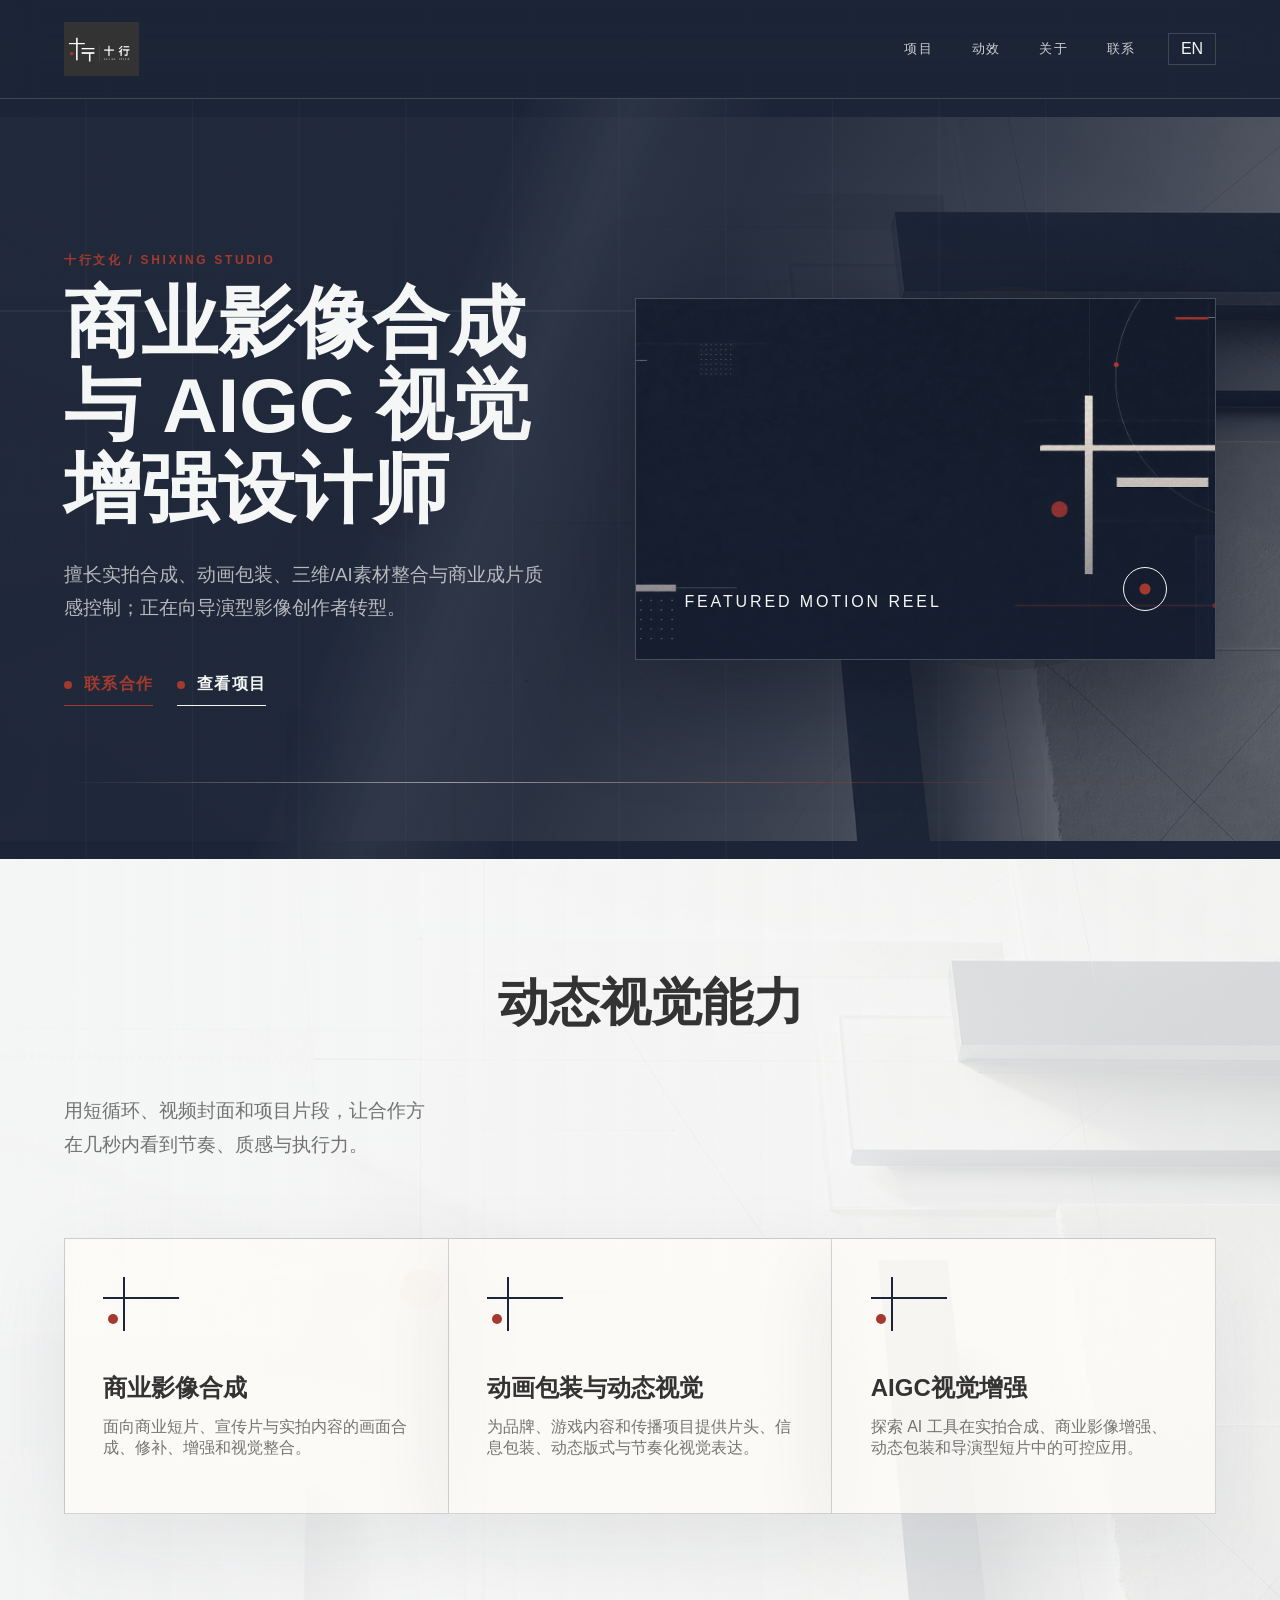
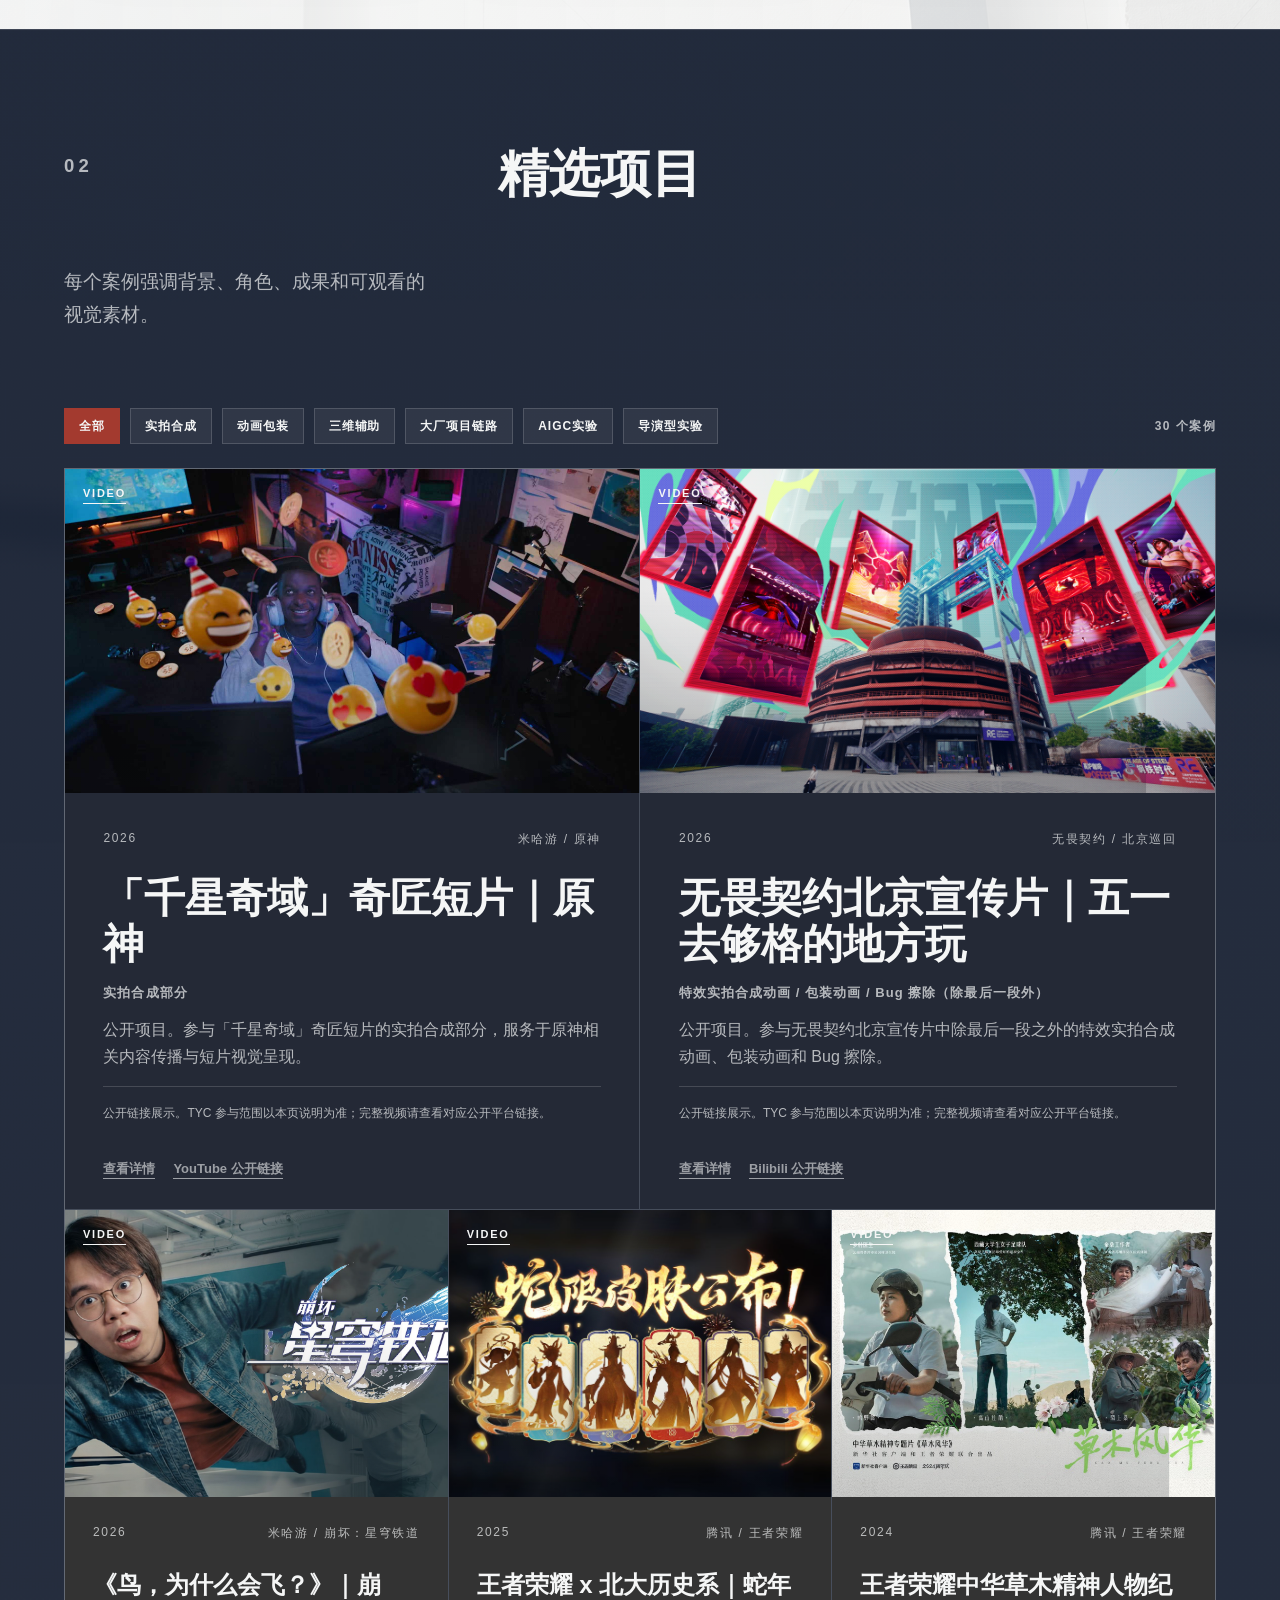
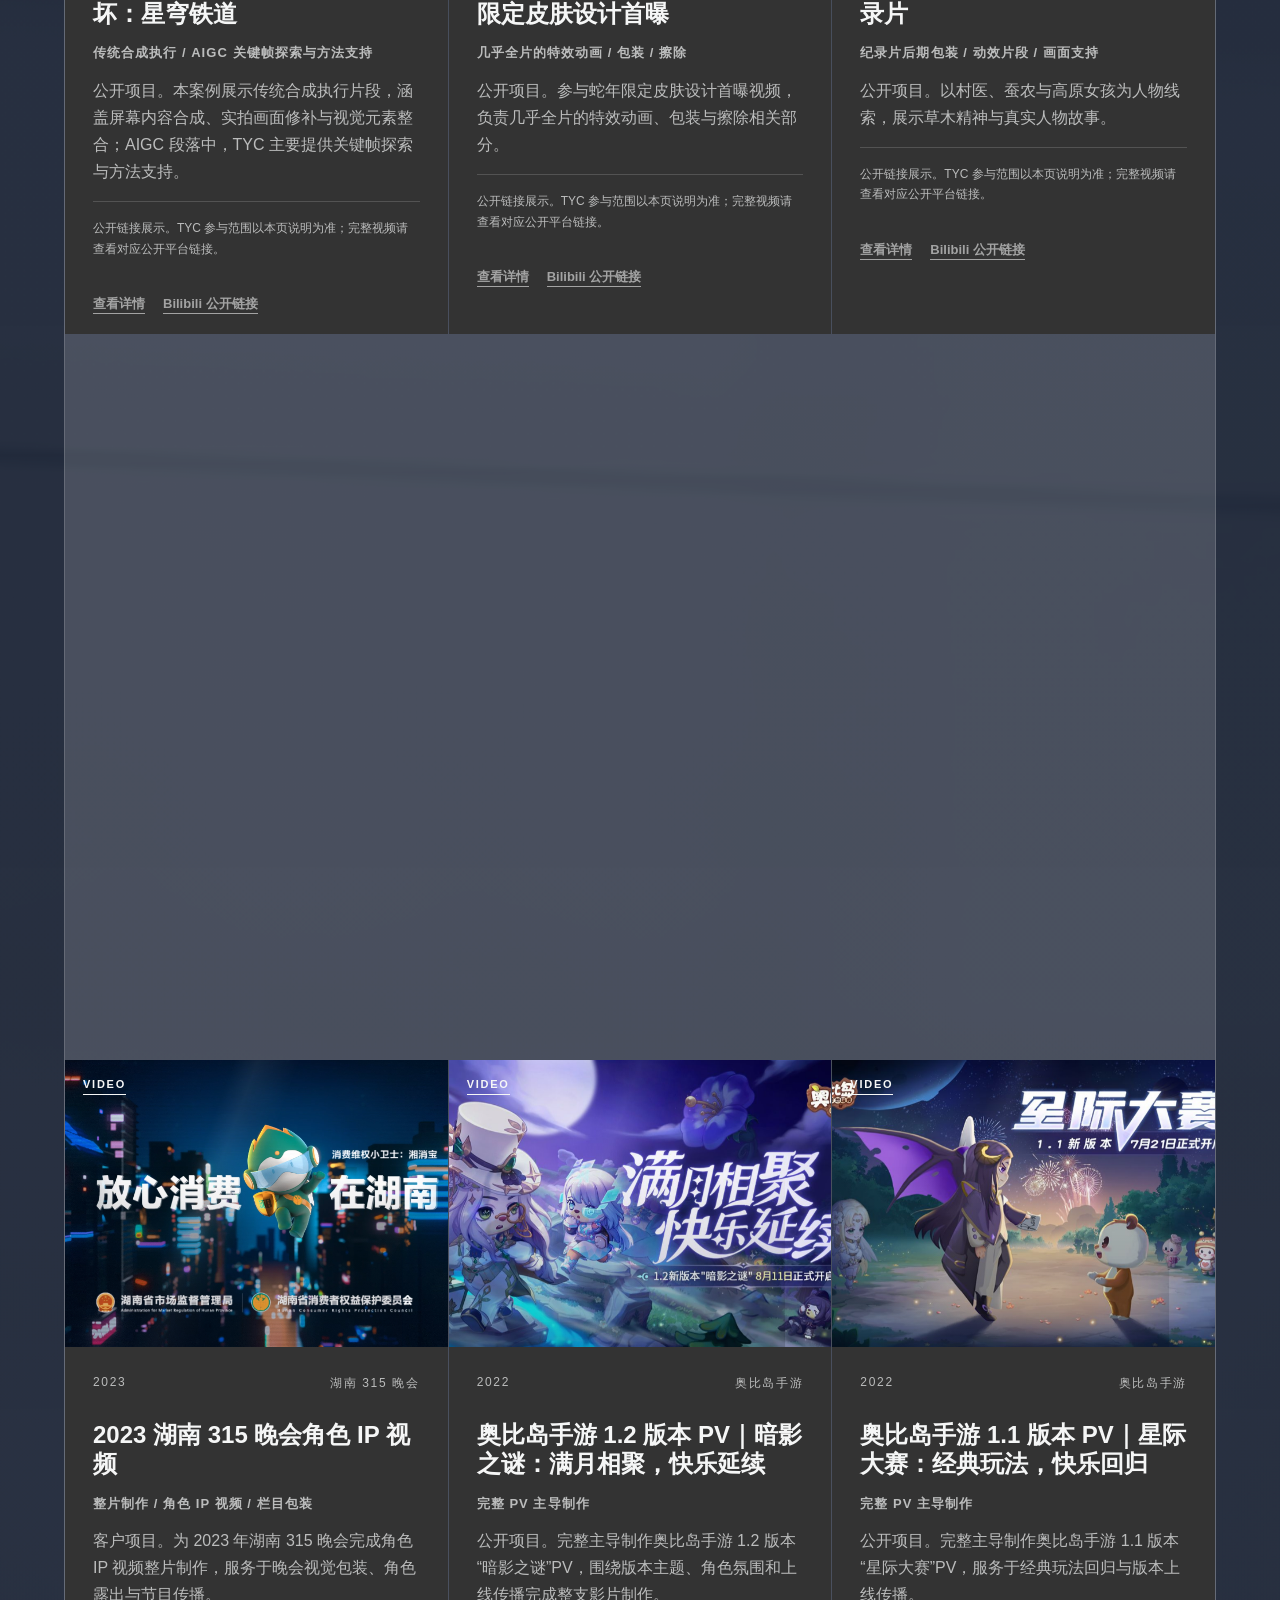
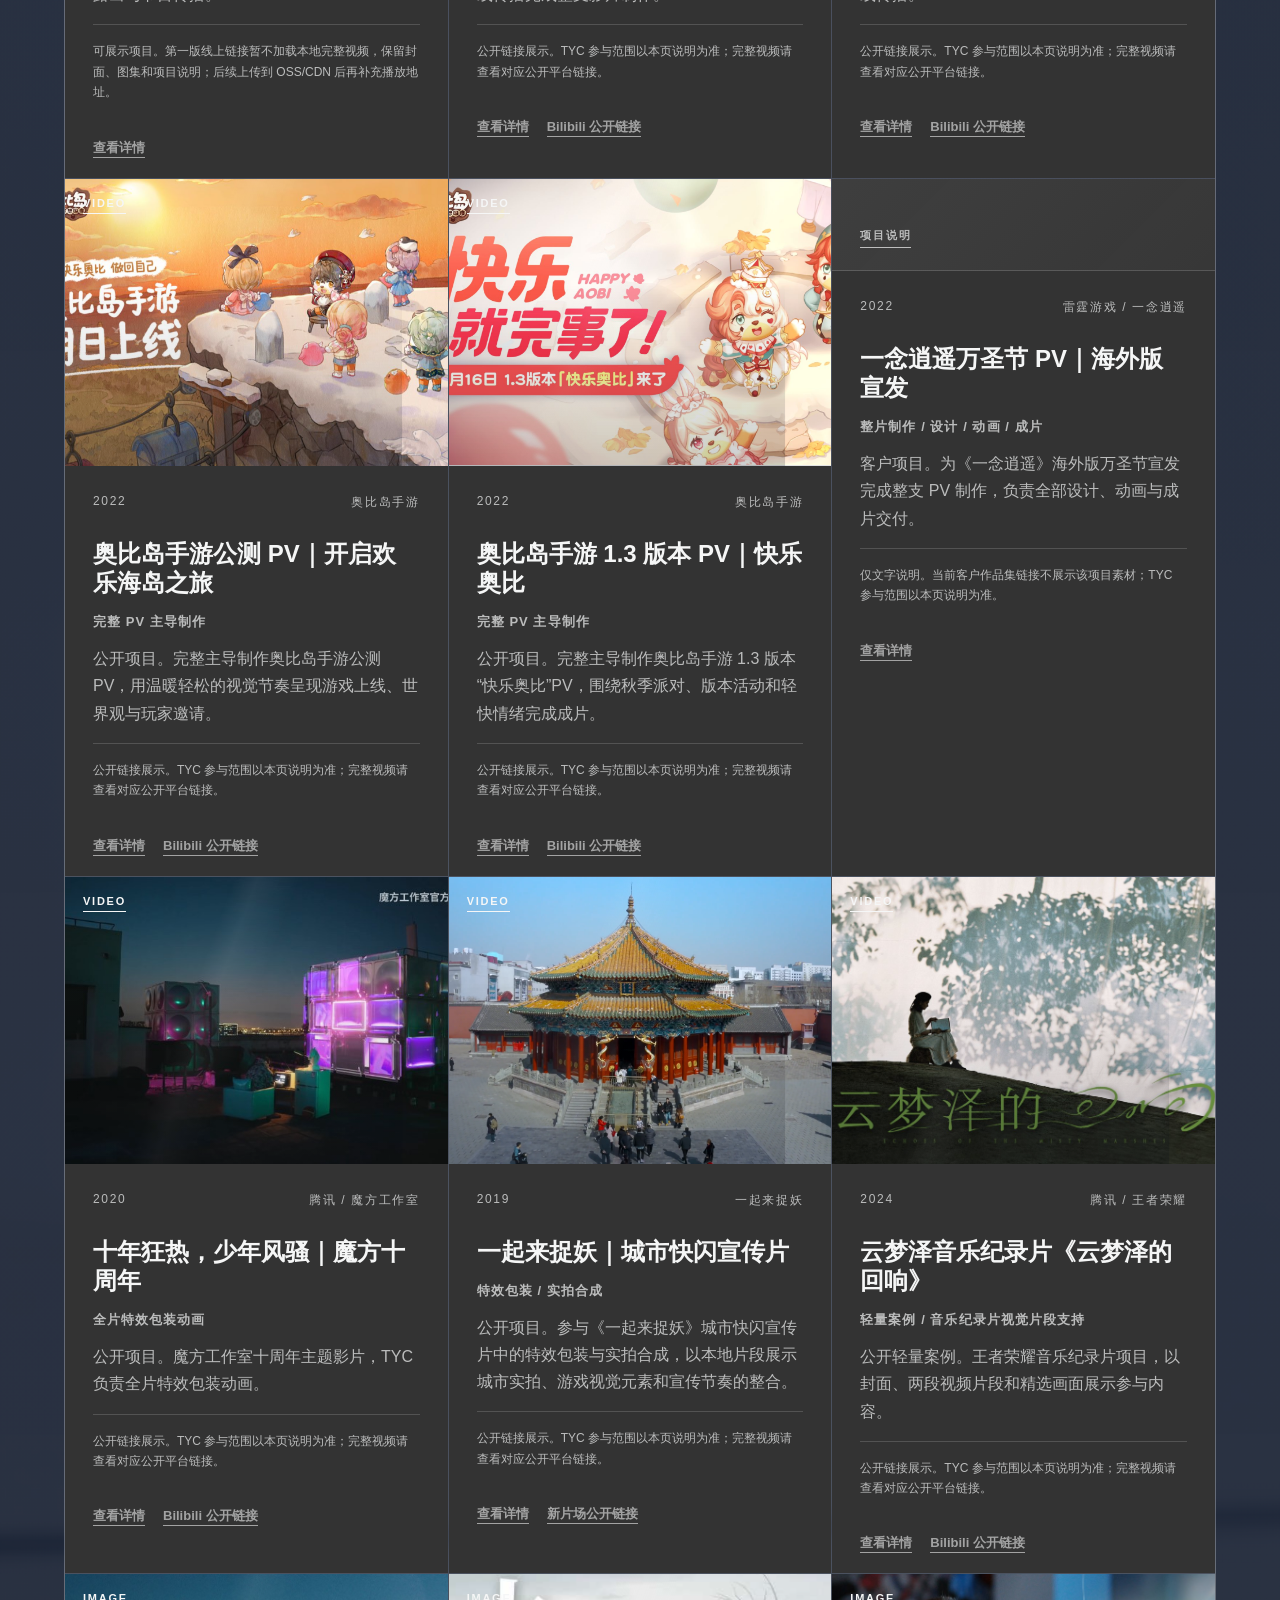
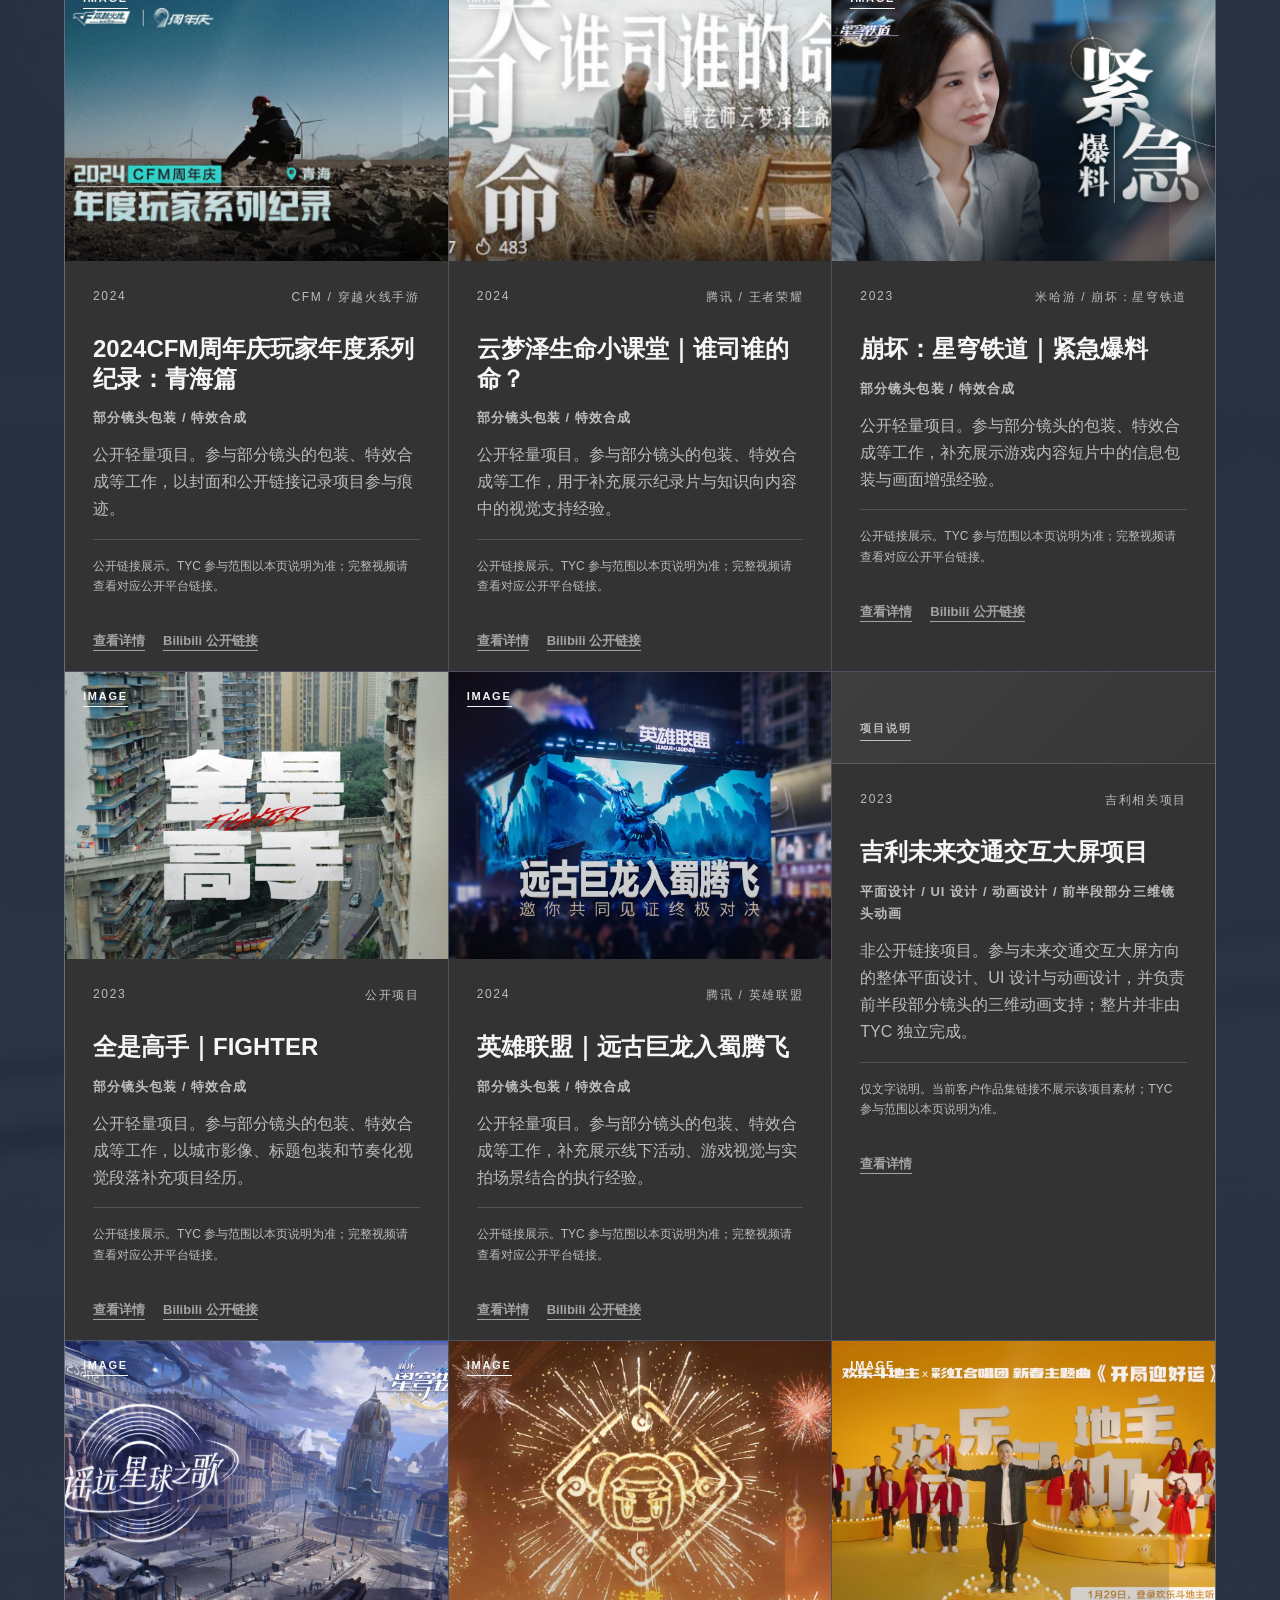
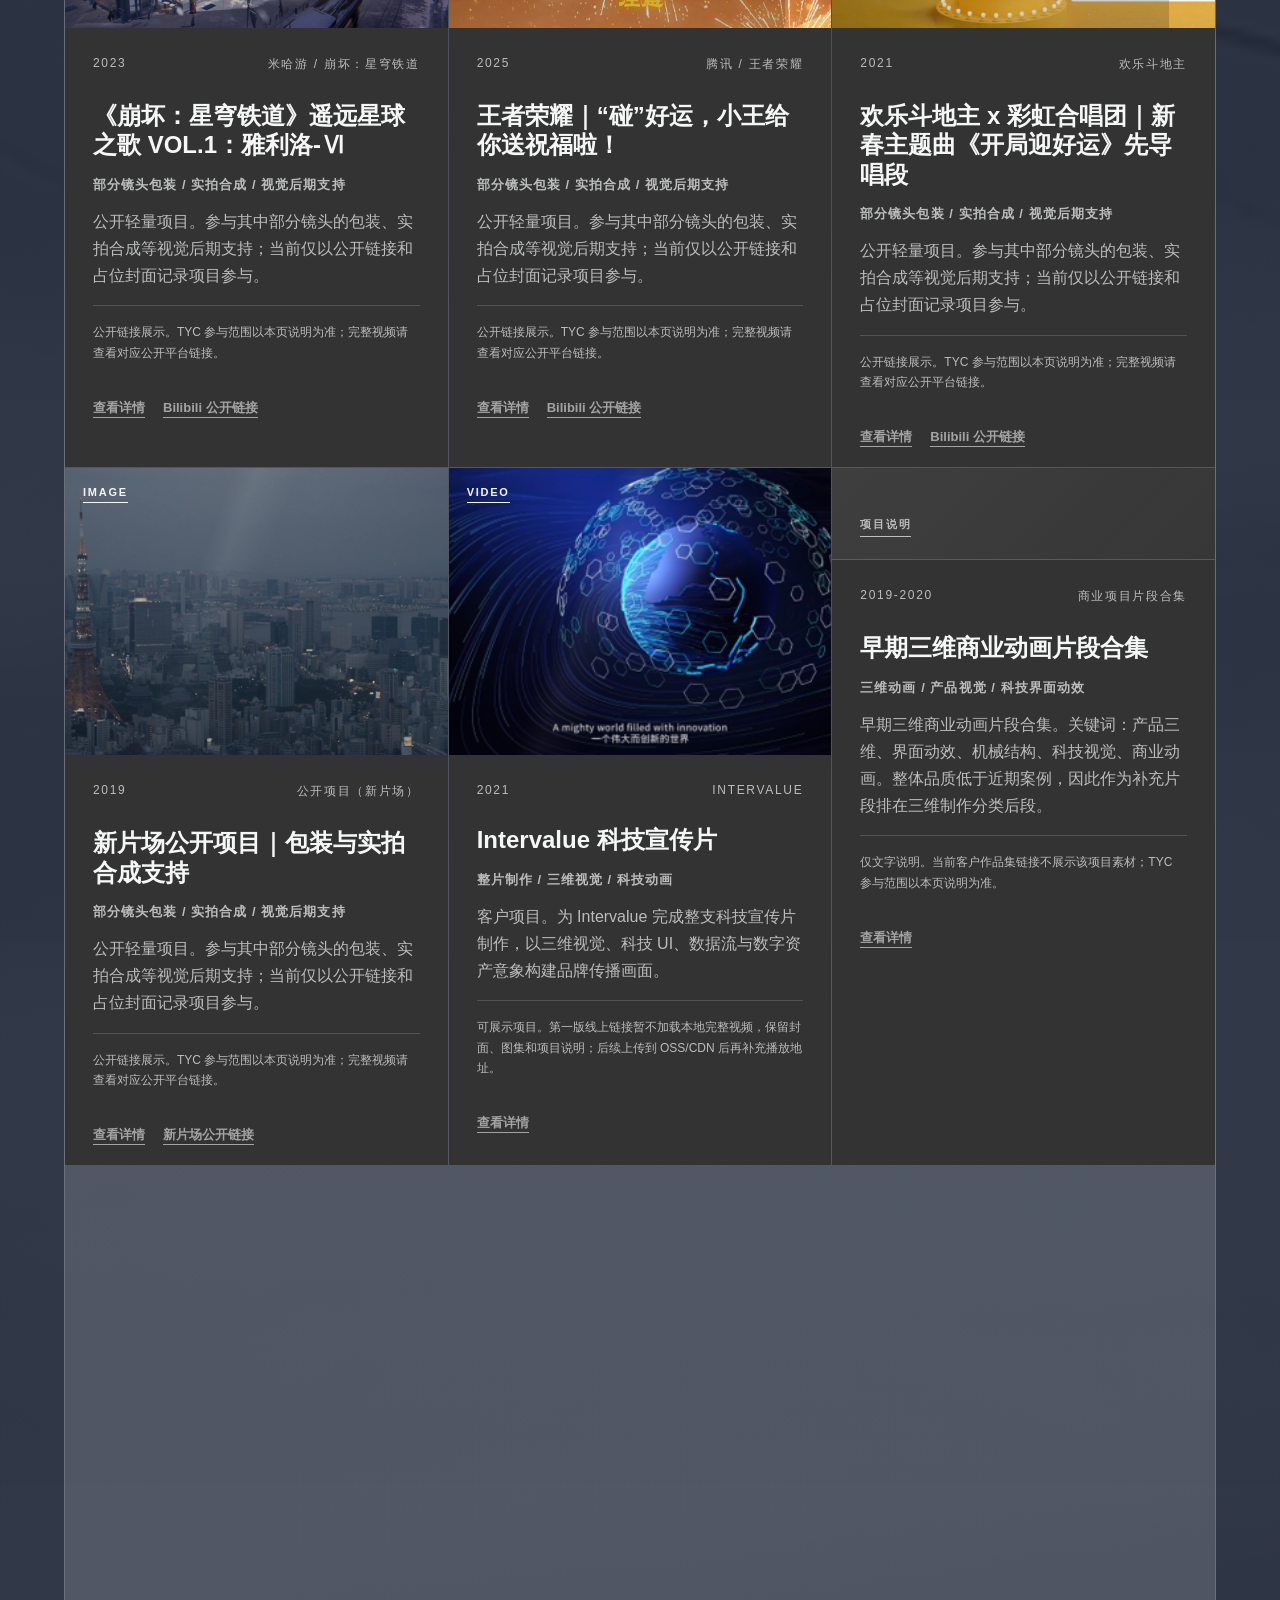
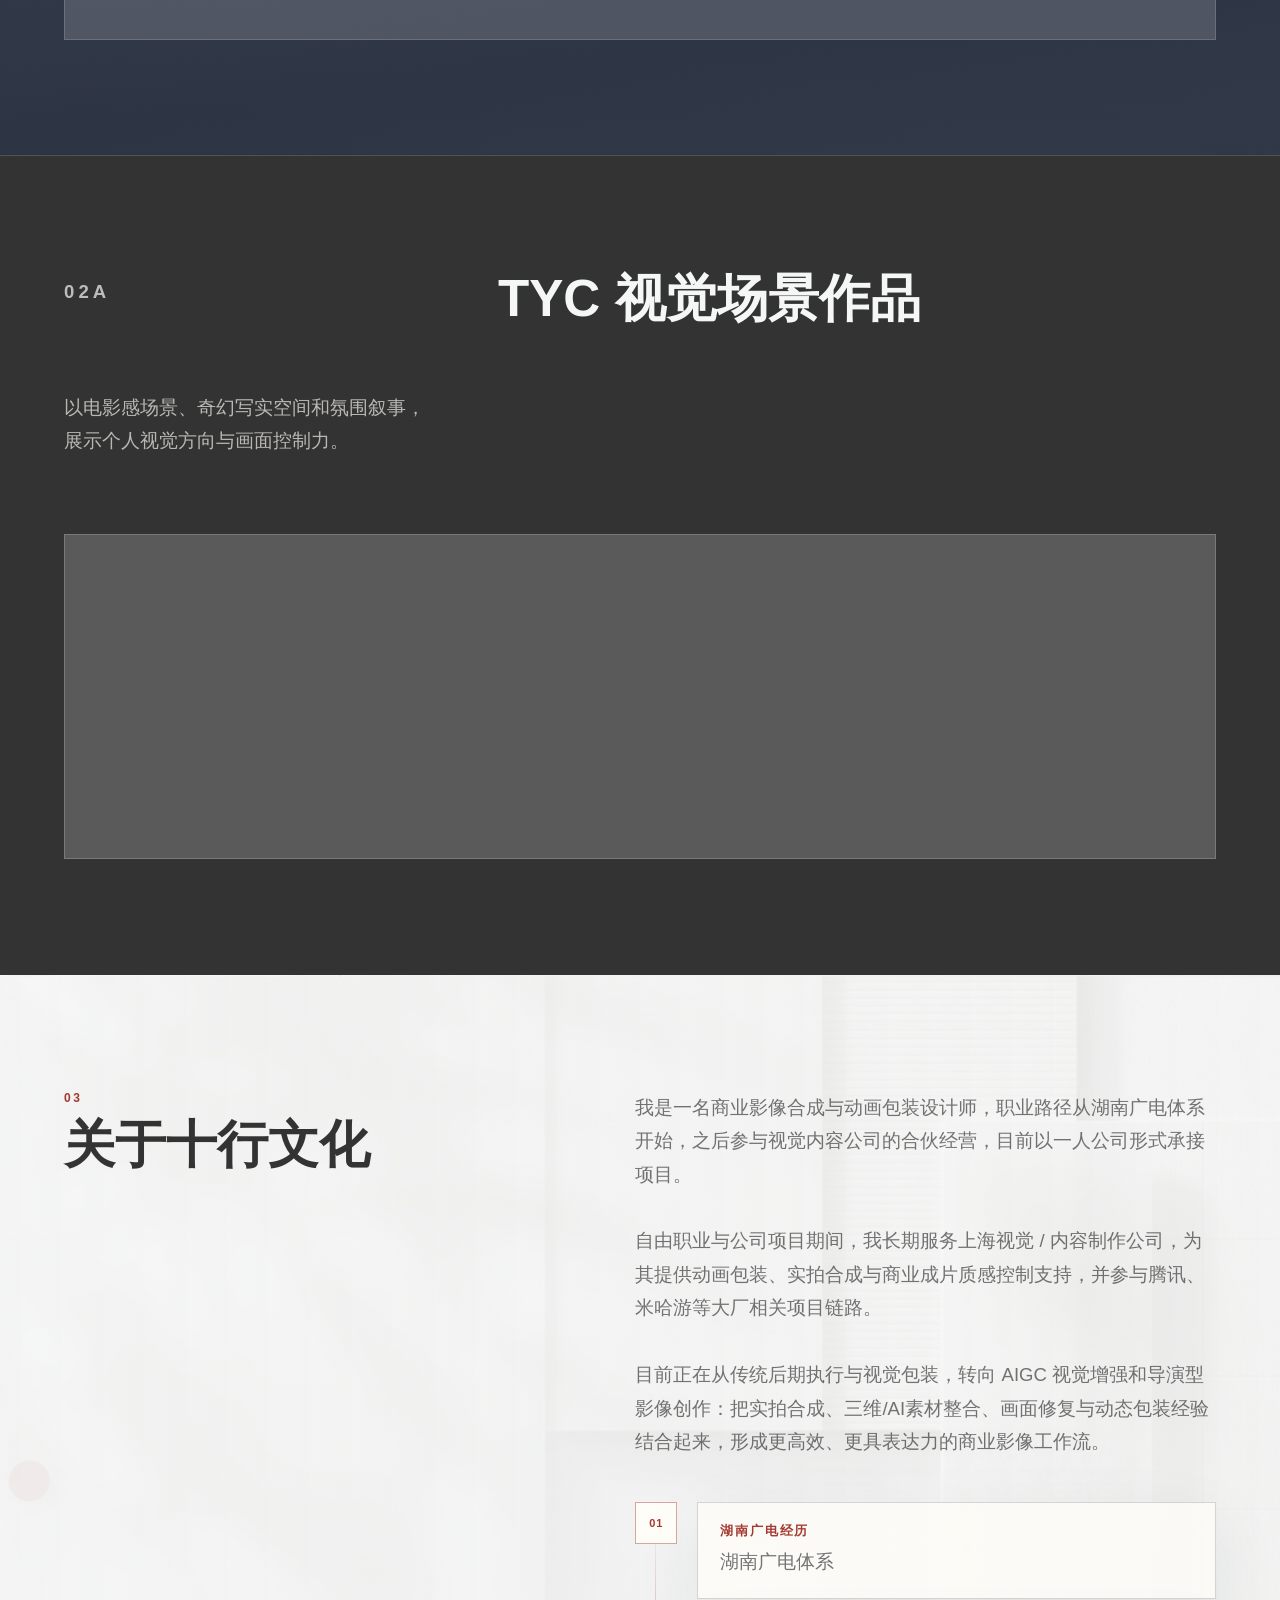
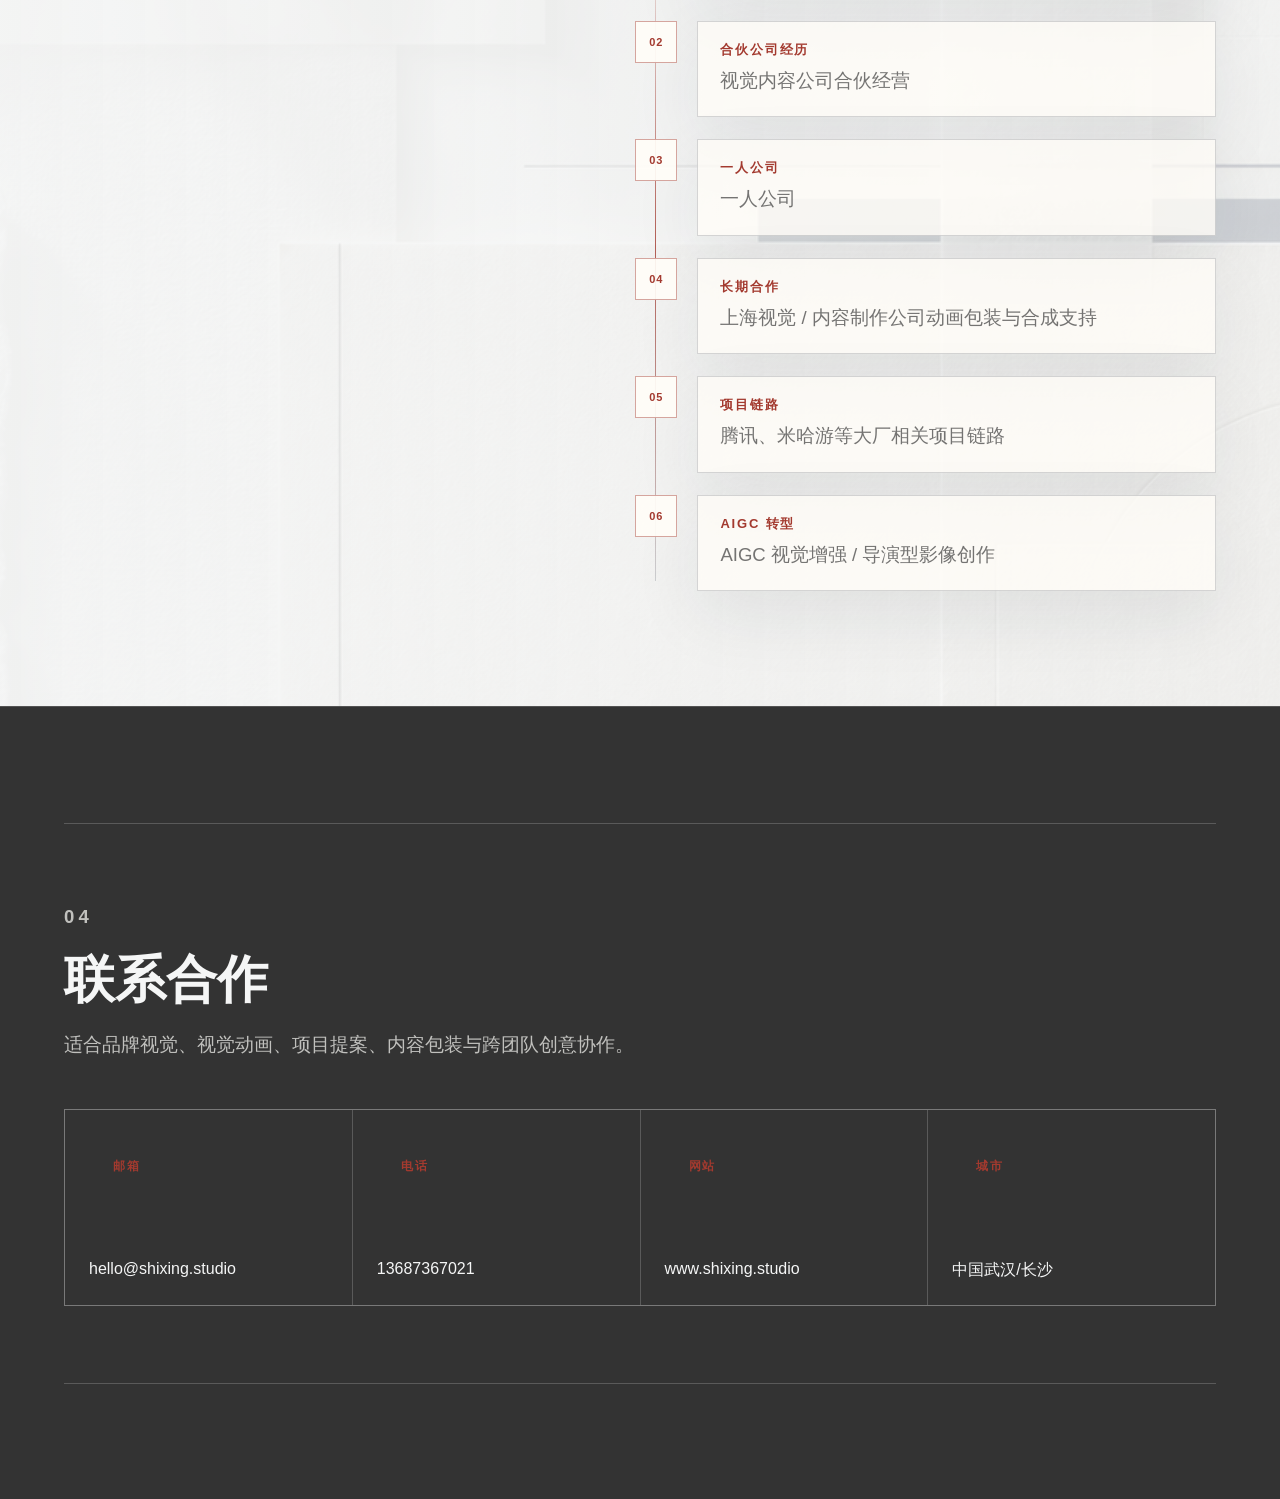
==== index.html @ 5f7c5a69 "Initial Shixing Studio portfolio site" ====
<!doctype html>
<html lang="zh-CN">
  <head>
    <meta charset="utf-8">
    <meta name="viewport" content="width=device-width, initial-scale=1">
    <meta name="description" content="十行文化是一人公司形式的商业影像合成与 AIGC 视觉增强设计工作室，探索传统后期经验与 AI 影像工作流结合。">
    <meta name="robots" content="noindex,nofollow">
    <title>十行文化 | Shixing Studio</title>
    <link rel="stylesheet" href="src/styles.css?v=20260525-motion-layout">
    <script src="src/app.js?v=20260525-motion-layout" defer></script>
  </head>
  <body>
    <div class="site-shell">
      <header class="site-header" aria-label="Site header">
        <a class="brand-mark" href="#top" aria-label="十行文化首页">
          <img src="assets/brand/shixing-logo-lockup.png" alt="十行 Shixing Studio">
        </a>
        <nav class="site-nav" aria-label="Main navigation">
          <a href="#work" data-i18n="nav.work">项目</a>
          <a href="#motion" data-i18n="nav.motion">动效</a>
          <a href="#about" data-i18n="nav.about">关于</a>
          <a href="#contact" data-i18n="nav.contact">联系</a>
        </nav>
        <button class="language-toggle" type="button" aria-label="Switch language">
          <span data-lang-label>EN</span>
        </button>
      </header>

      <main id="top">
        <section class="hero section-grid" aria-labelledby="hero-title">
          <div class="hero-brand-symbol" aria-hidden="true">
            <img src="assets/brand/shixing-logo-symbol.png" alt="">
          </div>
          <div class="hero-copy">
            <p class="kicker" data-i18n="hero.kicker">十行文化 / SHIXING STUDIO</p>
            <h1 id="hero-title" data-i18n="hero.title">商业影像合成与 AIGC 视觉增强设计师</h1>
            <p class="hero-lede" data-i18n="hero.lede">
              擅长实拍合成、动画包装、三维/AI素材整合与商业成片质感控制；正在向导演型影像创作者转型。
            </p>
            <div class="hero-actions" aria-label="Primary actions">
              <a class="text-link strong" href="#contact" data-i18n="hero.ctaPrimary">联系合作</a>
              <a class="text-link" href="#work" data-i18n="hero.ctaSecondary">查看项目</a>
            </div>
          </div>
          <div class="hero-reel" aria-label="Featured motion reel">
            <div class="motion-frame" data-featured-reel>
              <div class="motion-placeholder" aria-hidden="true">
                <span></span><span></span><span></span><span></span>
              </div>
              <button class="play-surface" type="button" data-open-featured>
                <span data-i18n="hero.reelLabel">Featured Motion Reel</span>
              </button>
            </div>
          </div>
        </section>

        <section id="motion" class="motion-band" aria-labelledby="motion-title">
          <div class="section-heading">
            <p class="section-index">01</p>
            <h2 id="motion-title" data-i18n="motion.title">动态视觉能力</h2>
            <p data-i18n="motion.body">
              用短循环、视频封面和项目片段，让合作方在几秒内看到节奏、质感与执行力。
            </p>
          </div>
          <div class="capability-grid" data-capabilities></div>
        </section>

        <section id="work" class="work-section" aria-labelledby="work-title">
          <div class="section-heading">
            <p class="section-index">02</p>
            <h2 id="work-title" data-i18n="work.title">精选项目</h2>
            <p data-i18n="work.body">
              每个案例强调背景、角色、成果和可观看的视觉素材。
            </p>
          </div>
          <div class="work-toolbar" data-project-filters></div>
          <div class="project-grid" data-projects></div>
        </section>

        <section class="visual-showcase" aria-labelledby="visual-title">
          <div class="section-heading">
            <p class="section-index">02A</p>
            <h2 id="visual-title" data-i18n="visual.title">TYC 视觉场景作品</h2>
            <p data-i18n="visual.body">
              以电影感场景、奇幻写实空间和氛围叙事，展示个人视觉方向与画面控制力。
            </p>
          </div>
          <div class="visual-strip">
            <figure>
              <img src="assets/projects/tyc-fantasy-pawnshop.png" alt="TYC 深夜奇幻当铺大厅视觉作品" loading="lazy">
            </figure>
            <figure>
              <img src="assets/projects/tyc-cinematic-tunnel.png" alt="TYC 电影感隧道场景视觉作品" loading="lazy">
            </figure>
          </div>
        </section>

        <section id="about" class="about-section section-grid" aria-labelledby="about-title">
          <div>
            <p class="section-index">03</p>
            <h2 id="about-title" data-i18n="about.title">关于十行文化</h2>
          </div>
          <div class="about-copy">
            <p data-i18n="about.body">
              我是一名商业影像合成与动画包装设计师，职业路径从湖南广电体系开始，之后参与视觉内容公司的合伙经营，目前以一人公司形式承接项目。

              自由职业与公司项目期间，我长期服务上海视觉 / 内容制作公司，为其提供动画包装、实拍合成与商业成片质感控制支持，并参与腾讯、米哈游等大厂相关项目链路。

              目前正在从传统后期执行与视觉包装，转向 AIGC 视觉增强和导演型影像创作：把实拍合成、三维/AI素材整合、画面修复与动态包装经验结合起来，形成更高效、更具表达力的商业影像工作流。
            </p>
            <ol class="career-timeline" data-facts></ol>
          </div>
        </section>

        <section id="contact" class="contact-section" aria-labelledby="contact-title">
          <div class="contact-card">
            <p class="section-index">04</p>
            <h2 id="contact-title" data-i18n="contact.title">联系合作</h2>
            <p data-i18n="contact.body">适合品牌视觉、视觉动画、项目提案、内容包装与跨团队创意协作。</p>
            <div class="contact-links" data-contact-links></div>
          </div>
        </section>
      </main>
    </div>

    <dialog class="media-dialog" data-media-dialog>
      <button class="dialog-close" type="button" data-close-dialog aria-label="Close">×</button>
      <div class="dialog-body" data-dialog-body></div>
    </dialog>
  </body>
</html>
---- src/styles.css ----
:root {
  --deep-gray: #333333;
  --off-white: #f5f6f6;
  --paper: #fffdf8;
  --deep-indigo: #1c2537;
  --vermilion: #a33a2f;
  --navy-soft: #243047;
  --line: rgba(245, 246, 246, 0.16);
  --ink-line: rgba(28, 37, 55, 0.18);
  --muted: rgba(245, 246, 246, 0.7);
  --paper-muted: rgba(51, 51, 51, 0.68);
  --light-line: rgba(245, 246, 246, 0.2);
  --max: 1480px;
  --ease: cubic-bezier(0.22, 1, 0.36, 1);
}

* {
  box-sizing: border-box;
}

html {
  scroll-behavior: smooth;
}

body {
  margin: 0;
  color: var(--off-white);
  background: var(--deep-indigo);
  font-family: "Source Han Sans SC", "Noto Sans SC", "Microsoft YaHei", Arial, sans-serif;
  letter-spacing: 0;
}

a {
  color: inherit;
  text-decoration: none;
}

img,
video {
  display: block;
  max-width: 100%;
}

button {
  font: inherit;
}

.site-shell {
  min-height: 100vh;
  background:
    radial-gradient(circle at 82% 10%, rgba(163, 58, 47, 0.12), transparent 26vw),
    linear-gradient(90deg, rgba(245, 246, 246, 0.08) 1px, transparent 1px) 0 0 / 8.333% 100%,
    var(--deep-indigo);
}

.site-header {
  position: sticky;
  top: 0;
  z-index: 20;
  display: grid;
  grid-template-columns: minmax(140px, 220px) 1fr auto;
  align-items: center;
  gap: 32px;
  padding: 22px clamp(20px, 5vw, 72px);
  border-bottom: 1px solid var(--line);
  background: rgba(28, 37, 55, 0.92);
  backdrop-filter: blur(18px);
}

.brand-mark img {
  width: 178px;
  height: 54px;
  object-fit: contain;
  object-position: left center;
}

.site-nav {
  display: flex;
  justify-content: flex-end;
  gap: clamp(18px, 3vw, 42px);
  font-size: 13px;
  letter-spacing: 0.12em;
  text-transform: uppercase;
  color: rgba(245, 246, 246, 0.82);
}

.language-toggle,
.dialog-close {
  border: 1px solid var(--line);
  background: transparent;
  color: var(--off-white);
  cursor: pointer;
}

.language-toggle {
  width: 48px;
  height: 32px;
}

.section-grid {
  display: grid;
  grid-template-columns: minmax(0, 0.92fr) minmax(0, 1.08fr);
  gap: clamp(32px, 6vw, 96px);
}

.hero {
  position: relative;
  min-height: min(760px, calc(100vh - 118px));
  padding: clamp(48px, 6vw, 92px) clamp(20px, 5vw, 72px);
  overflow: hidden;
  background:
    linear-gradient(115deg, rgba(28, 37, 55, 0.98) 0 42%, rgba(28, 37, 55, 0.86) 66%, rgba(28, 37, 55, 0.58) 100%),
    url("../assets/brand/brand-bg-hero-light.png") center right / cover no-repeat,
    var(--deep-indigo);
  background-size: auto, 106% auto, auto;
  isolation: isolate;
  animation: heroBackdrop 24s var(--ease) infinite alternate;
}

.hero::before,
.hero::after {
  content: "";
  position: absolute;
  pointer-events: none;
}

.hero::before {
  inset: 0;
  z-index: 0;
  background:
    linear-gradient(90deg, rgba(245, 246, 246, 0.08) 1px, transparent 1px) 0 0 / 8.333% 100%,
    linear-gradient(0deg, transparent 0 72%, rgba(245, 246, 246, 0.12) 72% 72.2%, transparent 72.2%),
    linear-gradient(110deg, transparent 0 42%, rgba(245, 246, 246, 0.16) 49%, transparent 58%);
  opacity: 0.42;
  mix-blend-mode: screen;
  transform: translateX(-10%);
  animation: heroScan 16s ease-in-out infinite;
}

.hero::after {
  left: clamp(20px, 5vw, 72px);
  right: clamp(20px, 5vw, 72px);
  bottom: 10%;
  z-index: 0;
  height: 1px;
  background: linear-gradient(90deg, rgba(245, 246, 246, 0), rgba(245, 246, 246, 0.52), rgba(163, 58, 47, 0.4), rgba(245, 246, 246, 0));
  transform-origin: left center;
  animation: lineBreath 9s ease-in-out infinite;
}

.hero-copy {
  position: relative;
  z-index: 1;
  align-self: center;
  max-width: 720px;
}

.hero-copy .kicker,
.hero-copy h1,
.hero-copy .hero-lede,
.hero-copy .hero-actions {
  animation: heroTextIn 900ms var(--ease) both;
}

.hero-copy h1 {
  animation-delay: 90ms;
}

.hero-copy .hero-lede {
  animation-delay: 180ms;
}

.hero-copy .hero-actions {
  animation-delay: 270ms;
}

.hero-reel {
  position: relative;
  z-index: 1;
}

.hero-brand-symbol {
  position: absolute;
  right: clamp(18px, 6vw, 88px);
  top: 50%;
  z-index: 0;
  width: clamp(220px, 30vw, 430px);
  aspect-ratio: 1;
  overflow: hidden;
  border: 1px solid rgba(245, 246, 246, 0.1);
  border-radius: 50%;
  opacity: 0.22;
  pointer-events: none;
  transform: translateY(-50%);
  animation: symbolFloat 18s ease-in-out infinite;
}

.hero-brand-symbol img {
  width: 100%;
  height: 100%;
  object-fit: cover;
  object-position: center;
  transform: scale(1.08);
}

.kicker,
.section-index {
  color: var(--vermilion);
  font-size: 12px;
  font-weight: 700;
  letter-spacing: 0.22em;
  text-transform: uppercase;
}

h1,
h2,
h3,
p {
  margin-top: 0;
}

h1 {
  margin-bottom: 28px;
  color: var(--off-white);
  font-size: clamp(44px, 6vw, 92px);
  line-height: 1.08;
  font-weight: 800;
}

h2 {
  margin-bottom: 20px;
  font-size: clamp(30px, 4vw, 56px);
  line-height: 1.08;
}

h3 {
  margin-bottom: 14px;
  font-size: 24px;
  line-height: 1.22;
}

.hero-lede,
.section-heading p,
.about-copy p,
.contact-card p {
  color: var(--muted);
  font-size: clamp(16px, 1.45vw, 20px);
  line-height: 1.8;
}

.hero-actions {
  display: flex;
  flex-wrap: wrap;
  gap: 24px;
  margin-top: 40px;
}

.text-link {
  display: inline-flex;
  align-items: center;
  min-height: 42px;
  border-bottom: 1px solid currentColor;
  color: var(--off-white);
  font-weight: 700;
  letter-spacing: 0.08em;
}

.text-link::before {
  content: "";
  width: 8px;
  height: 8px;
  margin-right: 12px;
  border-radius: 50%;
  background: var(--vermilion);
}

.text-link.strong {
  color: var(--vermilion);
}

.hero-reel {
  display: flex;
  align-items: center;
  min-width: 0;
}

.motion-frame {
  position: relative;
  width: 100%;
  aspect-ratio: 16 / 10;
  overflow: hidden;
  border: 1px solid var(--light-line);
  background: var(--deep-indigo);
  color: var(--off-white);
  box-shadow: 0 32px 100px rgba(8, 13, 24, 0.42), 0 0 0 1px rgba(245, 246, 246, 0.04) inset;
  transform: translateZ(0);
  animation: frameFloat 12s ease-in-out infinite;
}

.motion-frame::before {
  content: "";
  position: absolute;
  inset: 0;
  background:
    linear-gradient(90deg, transparent 0 34%, rgba(247, 246, 242, 0.18) 34% 34.2%, transparent 34.2%),
    linear-gradient(0deg, transparent 0 72%, rgba(247, 246, 242, 0.14) 72% 72.2%, transparent 72.2%),
    radial-gradient(circle at 84% 18%, rgba(179, 58, 46, 0.85) 0 7px, transparent 8px);
  opacity: 0.9;
  animation: frameGridPulse 7s ease-in-out infinite;
}

.motion-frame::after {
  content: "";
  position: absolute;
  inset: 0;
  background: linear-gradient(110deg, transparent 0 42%, rgba(245, 246, 246, 0.22) 48%, transparent 56%);
  mix-blend-mode: screen;
  opacity: 0;
  pointer-events: none;
  transform: translateX(-120%);
  animation: surfaceSweep 8s ease-in-out infinite;
}

.motion-frame video,
.motion-frame img {
  width: 100%;
  height: 100%;
  object-fit: cover;
  transform: scale(1.02);
  animation: heroMediaDrift 22s var(--ease) infinite alternate;
}

.motion-placeholder {
  position: absolute;
  inset: 0;
  background-image: url("../assets/brand/bg-grid-dark.png");
  background-size: cover;
  background-position: center;
  opacity: 0.88;
}

.motion-placeholder span {
  position: absolute;
  background: var(--off-white);
  animation: drift 8s ease-in-out infinite;
}

.motion-placeholder span:nth-child(1) {
  left: 10%;
  top: 24%;
  width: 25%;
  height: 3px;
}

.motion-placeholder span:nth-child(2) {
  right: 11%;
  top: 34%;
  width: 3px;
  height: 34%;
  animation-delay: -2s;
}

.motion-placeholder span:nth-child(3) {
  left: 18%;
  bottom: 18%;
  width: 18%;
  height: 1px;
  animation-delay: -4s;
}

.motion-placeholder span:nth-child(4) {
  right: 24%;
  bottom: 18%;
  width: 92px;
  height: 92px;
  border: 1px solid rgba(247, 246, 242, 0.38);
  border-radius: 50%;
  background: transparent;
  animation-delay: -1s;
}

@keyframes drift {
  0%,
  100% {
    transform: translate3d(0, 0, 0);
  }
  50% {
    transform: translate3d(18px, -12px, 0);
  }
}

@keyframes heroBackdrop {
  0% {
    background-position: 0 0, center right, 0 0;
    background-size: auto, 106% auto, auto;
  }
  100% {
    background-position: 0 0, 56% 48%, 0 0;
    background-size: auto, 112% auto, auto;
  }
}

@keyframes heroScan {
  0%,
  100% {
    opacity: 0.28;
    transform: translateX(-18%);
  }
  48% {
    opacity: 0.48;
  }
  64% {
    transform: translateX(18%);
  }
}

@keyframes lineBreath {
  0%,
  100% {
    opacity: 0.45;
    transform: scaleX(0.72);
  }
  50% {
    opacity: 0.9;
    transform: scaleX(1);
  }
}

@keyframes heroTextIn {
  from {
    opacity: 0;
    transform: translate3d(0, 18px, 0);
  }
  to {
    opacity: 1;
    transform: translate3d(0, 0, 0);
  }
}

@keyframes heroMediaDrift {
  from {
    transform: scale(1.02) translate3d(0, 0, 0);
  }
  to {
    transform: scale(1.075) translate3d(-1.5%, -1.2%, 0);
  }
}

@keyframes frameGridPulse {
  0%,
  100% {
    opacity: 0.72;
  }
  50% {
    opacity: 0.96;
  }
}

@keyframes symbolFloat {
  0%,
  100% {
    transform: translate3d(0, -50%, 0) rotate(0deg);
  }
  50% {
    transform: translate3d(-18px, calc(-50% - 10px), 0) rotate(-1.6deg);
  }
}

@keyframes frameFloat {
  0%,
  100% {
    transform: translate3d(0, 0, 0);
  }
  50% {
    transform: translate3d(0, -10px, 0);
  }
}

@keyframes surfaceSweep {
  0%,
  45% {
    opacity: 0;
    transform: translateX(-120%);
  }
  58% {
    opacity: 0.7;
  }
  72%,
  100% {
    opacity: 0;
    transform: translateX(120%);
  }
}

.play-surface {
  position: absolute;
  inset: 0;
  z-index: 1;
  display: flex;
  align-items: flex-end;
  justify-content: space-between;
  padding: clamp(24px, 4vw, 48px);
  border: 0;
  background: linear-gradient(180deg, transparent 35%, rgba(23, 32, 51, 0.55));
  color: var(--off-white);
  cursor: pointer;
  letter-spacing: 0.18em;
  text-align: left;
  text-transform: uppercase;
}

.play-surface::after {
  content: "";
  width: 42px;
  height: 42px;
  border: 1px solid currentColor;
  border-radius: 50%;
  background: radial-gradient(circle at center, var(--vermilion) 0 5px, transparent 6px);
}

.motion-band,
.work-section,
.visual-showcase,
.about-section,
.contact-section {
  padding: clamp(72px, 9vw, 132px) clamp(20px, 5vw, 72px);
  border-top: 1px solid var(--line);
}

.motion-band,
.work-section {
  color: var(--off-white);
}

.motion-band {
  color: var(--deep-gray);
  background:
    linear-gradient(90deg, rgba(245, 246, 246, 0.96), rgba(245, 246, 246, 0.86)),
    url("../assets/brand/brand-bg-hero-light.png") center / cover no-repeat,
    var(--off-white);
}

.motion-band h2,
.motion-band h3 {
  color: var(--deep-gray);
}

.motion-band .section-heading p:not(.section-index),
.motion-band .capability-item p {
  color: var(--paper-muted);
}

.motion-band .capability-grid {
  border-color: var(--ink-line);
}

.motion-band .capability-item {
  border-color: var(--ink-line);
  background: rgba(255, 253, 248, 0.72);
  box-shadow: 0 24px 80px rgba(28, 37, 55, 0.08);
}

.motion-band .capability-icon::before,
.motion-band .capability-icon::after {
  background: var(--deep-indigo);
}

.work-section {
  background:
    linear-gradient(180deg, rgba(28, 37, 55, 0.96), rgba(28, 37, 55, 0.9)),
    url("../assets/brand/brand-bg-work-light.png") center top / cover no-repeat,
    var(--deep-indigo);
}

.section-heading {
  display: grid;
  grid-template-columns: minmax(130px, 0.34fr) minmax(0, 0.66fr);
  gap: clamp(24px, 5vw, 72px);
  align-items: end;
  max-width: var(--max);
  margin: 0 auto clamp(36px, 6vw, 80px);
}

.section-heading h2 {
  margin-bottom: 0;
}

.section-heading p:last-child {
  margin-bottom: 0;
}

.capability-grid {
  display: grid;
  grid-template-columns: repeat(3, minmax(0, 1fr));
  max-width: var(--max);
  margin: 0 auto;
  border-top: 1px solid var(--line);
  border-left: 1px solid var(--line);
}

.capability-item {
  min-height: 230px;
  padding: clamp(24px, 3vw, 40px);
  border-right: 1px solid var(--line);
  border-bottom: 1px solid var(--line);
  background: rgba(245, 246, 246, 0.045);
}

.capability-icon {
  position: relative;
  width: 76px;
  height: 54px;
  margin-bottom: 42px;
}

.capability-icon::before,
.capability-icon::after {
  content: "";
  position: absolute;
  background: var(--off-white);
}

.capability-icon::before {
  left: 0;
  top: 20px;
  width: 76px;
  height: 2px;
}

.capability-icon::after {
  left: 20px;
  top: 0;
  width: 2px;
  height: 54px;
}

.capability-icon span {
  position: absolute;
  left: 5px;
  bottom: 7px;
  width: 10px;
  height: 10px;
  border-radius: 50%;
  background: var(--vermilion);
}

.project-grid {
  display: grid;
  grid-template-columns: repeat(6, minmax(0, 1fr));
  gap: 1px;
  max-width: var(--max);
  margin: 0 auto;
  background: var(--line);
  border: 1px solid var(--line);
}

.work-toolbar {
  display: flex;
  align-items: center;
  justify-content: space-between;
  gap: 24px;
  max-width: var(--max);
  margin: 0 auto 24px;
}

.filter-buttons {
  display: flex;
  flex-wrap: wrap;
  gap: 10px;
}

.filter-button {
  min-height: 36px;
  padding: 0 14px;
  border: 1px solid var(--line);
  background: rgba(245, 246, 246, 0.06);
  color: var(--off-white);
  cursor: pointer;
  font-size: 12px;
  font-weight: 700;
  letter-spacing: 0.08em;
  text-transform: uppercase;
}

.filter-button[aria-pressed="true"] {
  border-color: var(--vermilion);
  background: var(--vermilion);
  color: var(--off-white);
}

.project-count {
  margin: 0;
  color: var(--muted);
  font-size: 12px;
  font-weight: 700;
  letter-spacing: 0.12em;
  text-transform: uppercase;
  white-space: nowrap;
}

.project-card {
  position: relative;
  display: grid;
  grid-column: span 2;
  grid-template-rows: auto 1fr;
  min-width: 0;
  overflow: hidden;
  background: var(--deep-gray);
  transition:
    transform 520ms var(--ease),
    box-shadow 520ms var(--ease),
    background 520ms var(--ease);
}

.project-card.is-featured-project {
  grid-column: span 3;
  min-height: 560px;
  background: #242936;
}

.project-card:hover,
.project-card:focus-within {
  z-index: 2;
  transform: translate3d(0, -6px, 0);
  box-shadow: 0 28px 80px rgba(8, 13, 24, 0.34);
}

.project-card.is-text-only {
  grid-template-rows: minmax(92px, auto) 1fr;
}

.project-card::after {
  content: "";
  position: absolute;
  inset: 0;
  background: linear-gradient(110deg, transparent 0 36%, rgba(245, 246, 246, 0.15) 46%, transparent 58%);
  opacity: 0;
  pointer-events: none;
  transform: translateX(-120%);
  transition: transform 800ms ease, opacity 800ms ease;
}

.project-card:hover::after {
  opacity: 1;
  transform: translateX(120%);
}

.project-media {
  position: relative;
  aspect-ratio: 4 / 3;
  overflow: hidden;
  padding: 0;
  border: 0;
  background: var(--deep-indigo);
  color: inherit;
  cursor: pointer;
}

.project-card.is-featured-project .project-media {
  aspect-ratio: 16 / 9;
}

.project-media::after {
  content: "";
  position: absolute;
  inset: 0;
  background:
    linear-gradient(180deg, transparent 36%, rgba(8, 13, 24, 0.48)),
    linear-gradient(110deg, transparent 0 44%, rgba(245, 246, 246, 0.16) 49%, transparent 58%);
  opacity: 0.42;
  pointer-events: none;
  transform: translateX(-12%);
  transition:
    opacity 520ms var(--ease),
    transform 720ms var(--ease);
}

.project-text-trigger {
  display: flex;
  align-items: flex-end;
  justify-content: flex-start;
  min-height: 92px;
  padding: 22px 28px;
  border: 0;
  border-bottom: 1px solid var(--line);
  background:
    linear-gradient(135deg, rgba(245, 246, 246, 0.06), rgba(245, 246, 246, 0.02)),
    var(--deep-gray);
  color: var(--muted);
  cursor: pointer;
  text-align: left;
}

.project-text-trigger span {
  padding-bottom: 4px;
  border-bottom: 1px solid currentColor;
  font-size: 11px;
  font-weight: 700;
  letter-spacing: 0.16em;
  text-transform: uppercase;
}

.project-media img,
.project-media video {
  width: 100%;
  height: 100%;
  object-fit: cover;
  transition:
    filter 520ms var(--ease),
    transform 720ms var(--ease);
}

.project-card:hover .project-media img,
.project-card:hover .project-media video,
.project-card:focus-within .project-media img,
.project-card:focus-within .project-media video {
  filter: contrast(1.06) saturate(1.04);
  transform: scale(1.055);
}

.project-card:hover .project-media::after,
.project-card:focus-within .project-media::after {
  opacity: 0.68;
  transform: translateX(8%);
}

.project-media-fallback {
  display: flex;
  align-items: flex-end;
  width: 100%;
  height: 100%;
  padding: 18px;
  background:
    linear-gradient(135deg, rgba(163, 58, 47, 0.16), rgba(245, 246, 246, 0.04)),
    var(--deep-indigo);
  color: rgba(245, 246, 246, 0.78);
  font-weight: 700;
  line-height: 1.4;
}

.media-badge {
  position: absolute;
  left: 18px;
  top: 18px;
  padding-bottom: 4px;
  border-bottom: 1px solid currentColor;
  color: var(--off-white);
  font-size: 11px;
  font-weight: 700;
  letter-spacing: 0.16em;
  text-transform: uppercase;
}

.project-info {
  padding: 28px;
  transition: transform 520ms var(--ease);
}

.project-card:hover .project-info,
.project-card:focus-within .project-info {
  transform: translate3d(0, -4px, 0);
}

.project-card.is-featured-project .project-info {
  padding: clamp(28px, 3vw, 42px);
}

.project-card.is-featured-project h3 {
  max-width: 760px;
  font-size: clamp(28px, 3.2vw, 44px);
  line-height: 1.12;
}

.project-meta {
  display: flex;
  justify-content: space-between;
  gap: 16px;
  margin-bottom: 28px;
  color: var(--muted);
  font-size: 12px;
  letter-spacing: 0.14em;
  text-transform: uppercase;
}

.project-info p {
  color: var(--muted);
  line-height: 1.7;
}

.project-role {
  margin-bottom: 12px;
  color: var(--vermilion);
  font-size: 13px;
  font-weight: 700;
  letter-spacing: 0.08em;
}

.source-note {
  padding-top: 16px;
  border-top: 1px solid var(--line);
  font-size: 12px;
}

.visual-showcase {
  background: var(--deep-gray);
  color: var(--off-white);
}

.visual-showcase .section-heading p:not(.section-index) {
  color: rgba(247, 246, 242, 0.68);
}

.visual-strip {
  display: grid;
  grid-template-columns: repeat(2, minmax(0, 1fr));
  gap: 1px;
  max-width: var(--max);
  margin: 0 auto;
  background: var(--light-line);
  border: 1px solid var(--light-line);
}

.visual-strip figure {
  margin: 0;
  min-width: 0;
  background: #000;
}

.reveal-item {
  opacity: 0;
  transform: translate3d(0, 28px, 0);
  transition:
    opacity 700ms ease var(--reveal-delay, 0ms),
    transform 700ms ease var(--reveal-delay, 0ms);
}

.reveal-item.is-visible {
  opacity: 1;
  transform: translate3d(0, 0, 0);
}

.visual-strip img {
  width: 100%;
  aspect-ratio: 16 / 9;
  object-fit: cover;
}

.project-actions {
  display: flex;
  flex-wrap: wrap;
  gap: 18px;
  margin-top: 28px;
  opacity: 0.58;
  transform: translate3d(0, 8px, 0);
  transition:
    opacity 360ms var(--ease),
    transform 360ms var(--ease);
}

.project-card:hover .project-actions,
.project-card:focus-within .project-actions {
  opacity: 1;
  transform: translate3d(0, 0, 0);
}

.mini-link {
  padding: 0;
  border: 0;
  border-bottom: 1px solid currentColor;
  background: transparent;
  color: var(--off-white);
  cursor: pointer;
  font-size: 13px;
  font-weight: 700;
}

.about-section {
  max-width: none;
  color: var(--deep-gray);
  background:
    linear-gradient(90deg, rgba(245, 246, 246, 0.94), rgba(245, 246, 246, 0.82)),
    url("../assets/brand/brand-bg-about-light.png") center / cover;
}

.about-section > * {
  max-width: var(--max);
}

.about-section .about-copy p {
  color: var(--paper-muted);
  white-space: pre-line;
}

.career-timeline {
  position: relative;
  display: grid;
  gap: 0;
  margin: 44px 0 0;
  padding: 0;
  list-style: none;
}

.career-timeline::before {
  content: "";
  position: absolute;
  left: 20px;
  top: 10px;
  bottom: 10px;
  width: 1px;
  background: linear-gradient(180deg, rgba(163, 58, 47, 0), rgba(163, 58, 47, 0.8), rgba(28, 37, 55, 0.18));
}

.career-timeline li {
  position: relative;
  display: grid;
  grid-template-columns: 42px minmax(0, 1fr);
  gap: 20px;
  padding: 0 0 22px;
}

.career-timeline li:last-child {
  padding-bottom: 0;
}

.timeline-marker {
  position: relative;
  z-index: 1;
  display: inline-flex;
  align-items: center;
  justify-content: center;
  width: 42px;
  height: 42px;
  border: 1px solid rgba(163, 58, 47, 0.45);
  background: rgba(255, 253, 248, 0.92);
  color: var(--vermilion);
  font-size: 11px;
  font-weight: 800;
  letter-spacing: 0.1em;
}

.timeline-copy {
  padding: 20px 22px;
  border: 1px solid var(--ink-line);
  background: rgba(255, 253, 248, 0.78);
  box-shadow: 0 24px 70px rgba(28, 37, 55, 0.08);
  transition:
    border-color 360ms var(--ease),
    transform 360ms var(--ease);
}

.career-timeline li:hover .timeline-copy {
  border-color: rgba(163, 58, 47, 0.38);
  transform: translate3d(4px, 0, 0);
}

.timeline-copy h3 {
  margin-bottom: 8px;
  color: var(--vermilion);
  font-size: 13px;
  letter-spacing: 0.14em;
  text-transform: uppercase;
}

.timeline-copy p {
  margin: 0;
  color: var(--deep-gray);
  line-height: 1.65;
}

.contact-section {
  background: var(--deep-gray);
  color: var(--off-white);
}

.contact-card {
  max-width: var(--max);
  margin: 0 auto;
  padding: clamp(36px, 6vw, 80px) 0;
  border-top: 1px solid var(--light-line);
  border-bottom: 1px solid var(--light-line);
}

.contact-card p {
  color: rgba(247, 246, 242, 0.72);
}

.contact-links {
  display: grid;
  grid-template-columns: repeat(4, minmax(0, 1fr));
  gap: 1px;
  margin-top: 48px;
  background: var(--light-line);
  border: 1px solid var(--light-line);
}

.contact-links a,
.contact-links span {
  min-height: 112px;
  padding: 24px;
  background: var(--deep-gray);
}

.contact-label {
  display: block;
  margin-bottom: 14px;
  color: var(--vermilion);
  font-size: 12px;
  font-weight: 700;
  letter-spacing: 0.16em;
  text-transform: uppercase;
}

.media-dialog {
  width: min(1180px, calc(100vw - 32px));
  max-height: calc(100vh - 32px);
  padding: 0;
  border: 1px solid var(--light-line);
  background: var(--deep-indigo);
  color: var(--off-white);
}

.media-dialog[open] {
  animation: dialogIn 360ms var(--ease) both;
}

.media-dialog::backdrop {
  background: rgba(16, 18, 24, 0.76);
  backdrop-filter: blur(8px);
}

@keyframes dialogIn {
  from {
    opacity: 0;
    transform: translate3d(0, 18px, 0) scale(0.985);
  }
  to {
    opacity: 1;
    transform: translate3d(0, 0, 0) scale(1);
  }
}

.dialog-close {
  position: absolute;
  right: 14px;
  top: 14px;
  z-index: 2;
  width: 38px;
  height: 38px;
  border-color: rgba(247, 246, 242, 0.4);
  color: var(--off-white);
  font-size: 24px;
}

.dialog-body {
  padding: clamp(20px, 4vw, 48px);
}

.dialog-hero-media video,
.dialog-hero-media img {
  width: 100%;
  max-height: 72vh;
  object-fit: contain;
  background: #000;
}

.dialog-copy {
  max-width: 800px;
  margin-top: 28px;
}

.dialog-copy p {
  color: rgba(247, 246, 242, 0.72);
  line-height: 1.7;
}

.dialog-links {
  display: flex;
  flex-wrap: wrap;
  gap: 18px;
  margin-top: 24px;
}

.media-strip-label {
  margin-top: 34px;
  color: var(--vermilion);
  font-size: 12px;
  font-weight: 700;
  letter-spacing: 0.18em;
  text-transform: uppercase;
}

.dialog-gallery,
.dialog-clips {
  display: grid;
  grid-auto-flow: column;
  grid-auto-columns: minmax(420px, 68%);
  gap: 16px;
  margin-top: 14px;
  overflow-x: auto;
  overscroll-behavior-inline: contain;
  padding-bottom: 14px;
  scroll-snap-type: inline mandatory;
  scrollbar-color: var(--vermilion) rgba(247, 246, 242, 0.14);
}

.dialog-gallery figure,
.dialog-clips figure {
  position: relative;
  margin: 0;
  border: 1px solid var(--light-line);
  background: rgba(247, 246, 242, 0.06);
  scroll-snap-align: start;
}

.clip-select {
  display: block;
  width: 100%;
  padding: 0;
  border: 0;
  background: transparent;
  cursor: pointer;
}

.dialog-clips figure::after {
  content: "PLAY";
  position: absolute;
  left: 18px;
  bottom: 16px;
  padding-bottom: 4px;
  border-bottom: 1px solid currentColor;
  color: var(--off-white);
  font-size: 11px;
  font-weight: 700;
  letter-spacing: 0.16em;
  pointer-events: none;
}

.dialog-clips figure:hover::after {
  content: "PREVIEW";
}

.dialog-gallery img,
.dialog-clips video {
  width: 100%;
  aspect-ratio: 16 / 9;
  object-fit: cover;
}

@media (max-width: 980px) {
  .site-header {
    grid-template-columns: 1fr auto;
  }

  .site-nav {
    grid-column: 1 / -1;
    justify-content: flex-start;
    overflow-x: auto;
  }

  .section-grid,
  .section-heading,
  .capability-grid,
  .project-grid,
  .contact-links {
    grid-template-columns: 1fr;
  }

  .visual-strip {
    grid-template-columns: 1fr;
  }

  .hero {
    min-height: auto;
  }

  .work-toolbar {
    align-items: flex-start;
    flex-direction: column;
  }

  .fact-list {
    grid-template-columns: 1fr;
  }

  .dialog-gallery,
  .dialog-clips {
    grid-auto-columns: 88%;
  }

  .project-card,
  .project-card.is-featured-project {
    grid-column: 1 / -1;
    min-height: auto;
  }
}

@media (max-width: 640px) {
  .site-shell {
    background:
      linear-gradient(90deg, rgba(245, 246, 246, 0.08) 1px, transparent 1px) 0 0 / 25% 100%,
      var(--deep-indigo);
  }

  .site-header {
    gap: 16px;
    padding: 16px 18px;
  }

  .brand-mark img {
    width: 132px;
    height: 42px;
  }

  .site-nav {
    gap: 18px;
    font-size: 12px;
  }

  h1 {
    font-size: 40px;
  }

  .motion-frame {
    aspect-ratio: 4 / 5;
  }

  .project-info,
  .capability-item {
    padding: 22px;
  }

  .project-card.is-featured-project h3 {
    font-size: 26px;
  }

  .career-timeline li {
    grid-template-columns: 36px minmax(0, 1fr);
    gap: 14px;
  }

  .career-timeline::before {
    left: 18px;
  }

  .timeline-marker {
    width: 36px;
    height: 36px;
  }

  .timeline-copy {
    padding: 18px;
  }
}

@media (hover: none) {
  .project-actions {
    opacity: 1;
    transform: none;
  }
}

@media (prefers-reduced-motion: reduce) {
  html {
    scroll-behavior: auto;
  }

  *,
  *::before,
  *::after {
    animation-duration: 0.001ms !important;
    animation-iteration-count: 1 !important;
    transition-duration: 0.001ms !important;
  }

  .reveal-item {
    opacity: 1;
    transform: none;
  }
}
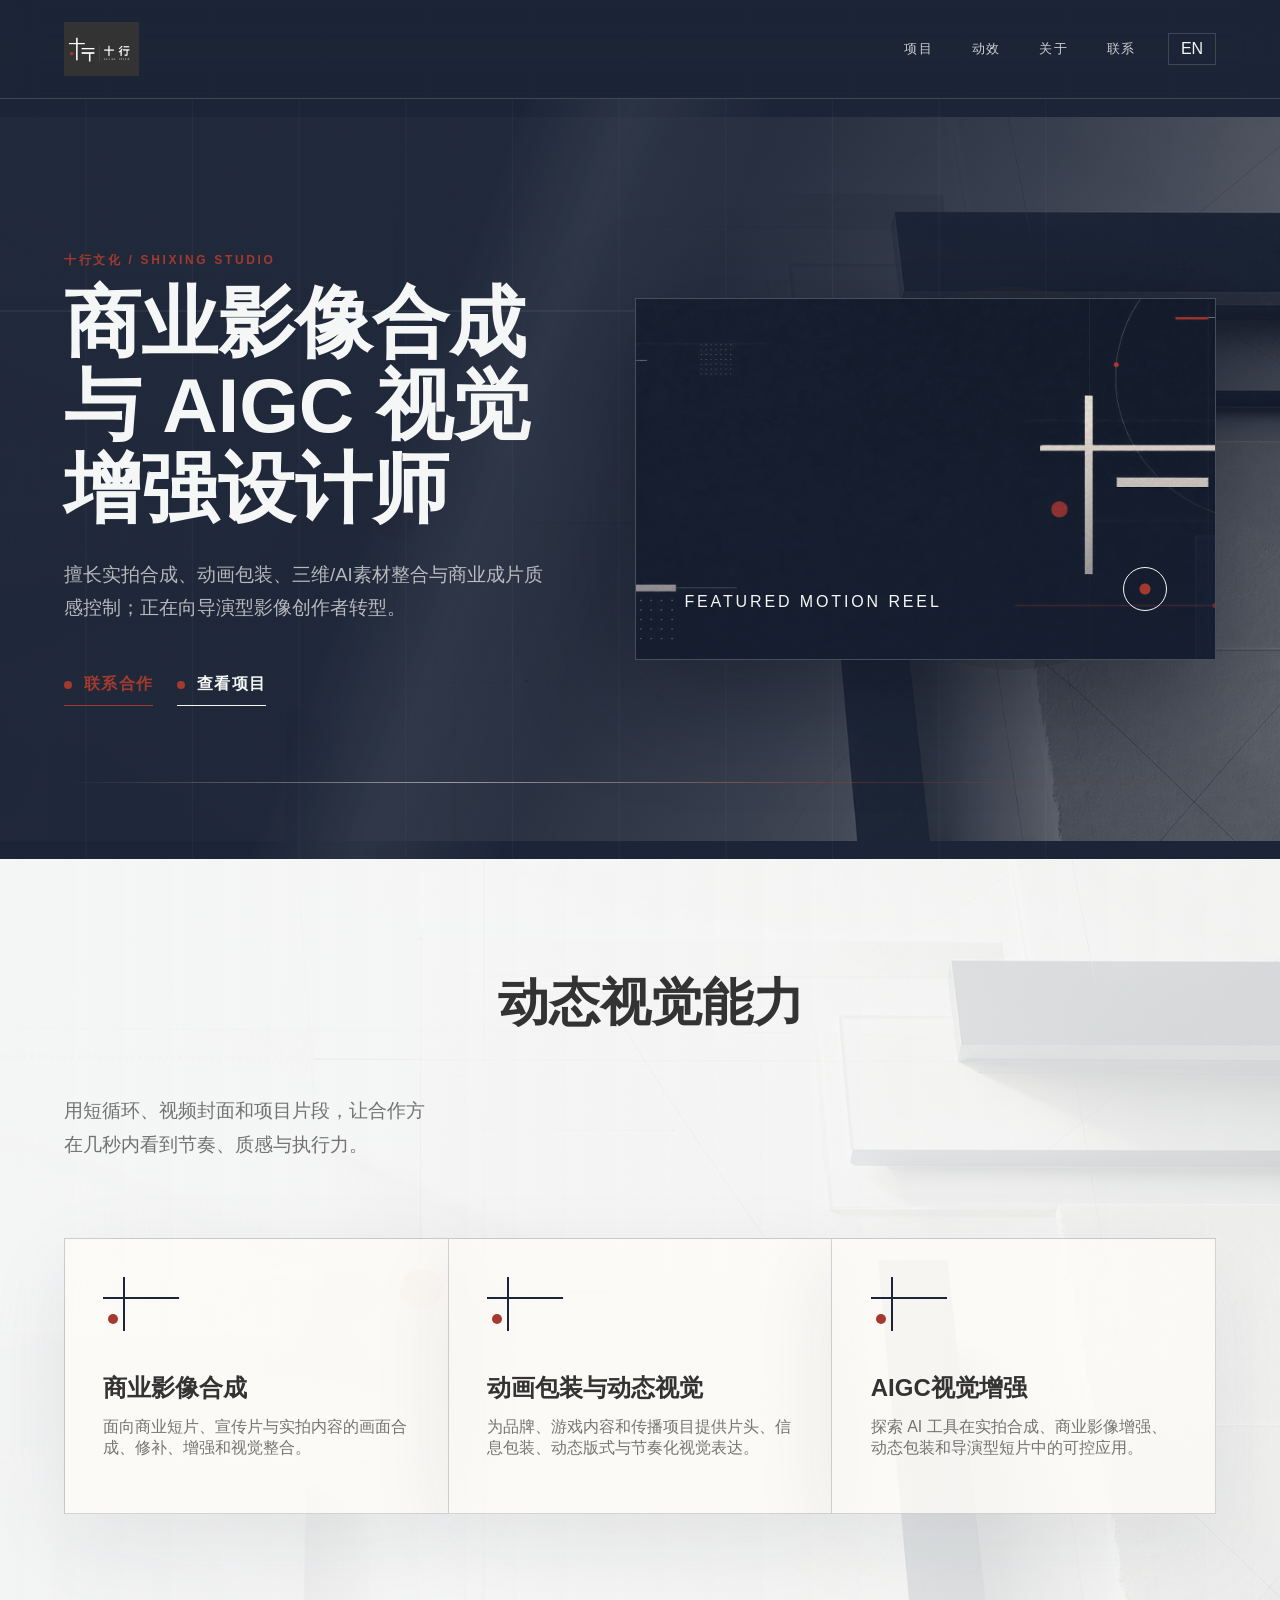
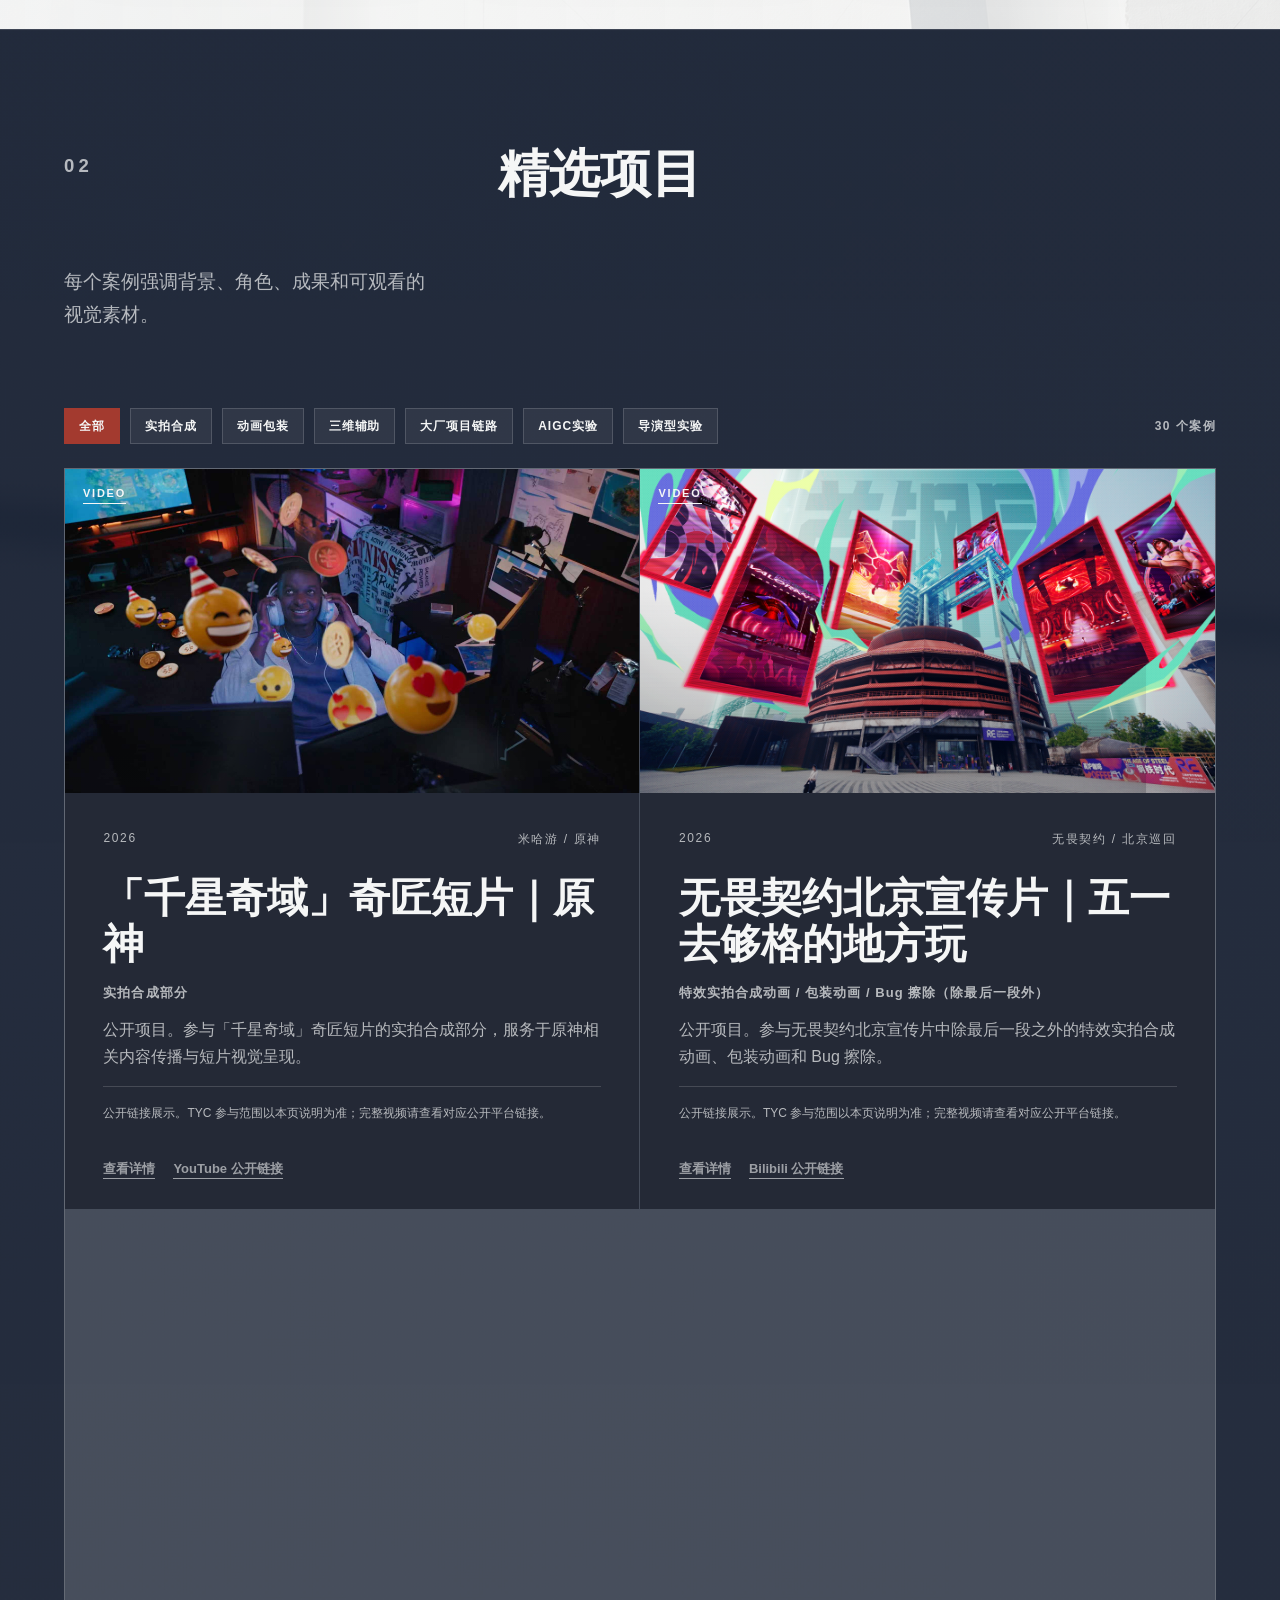
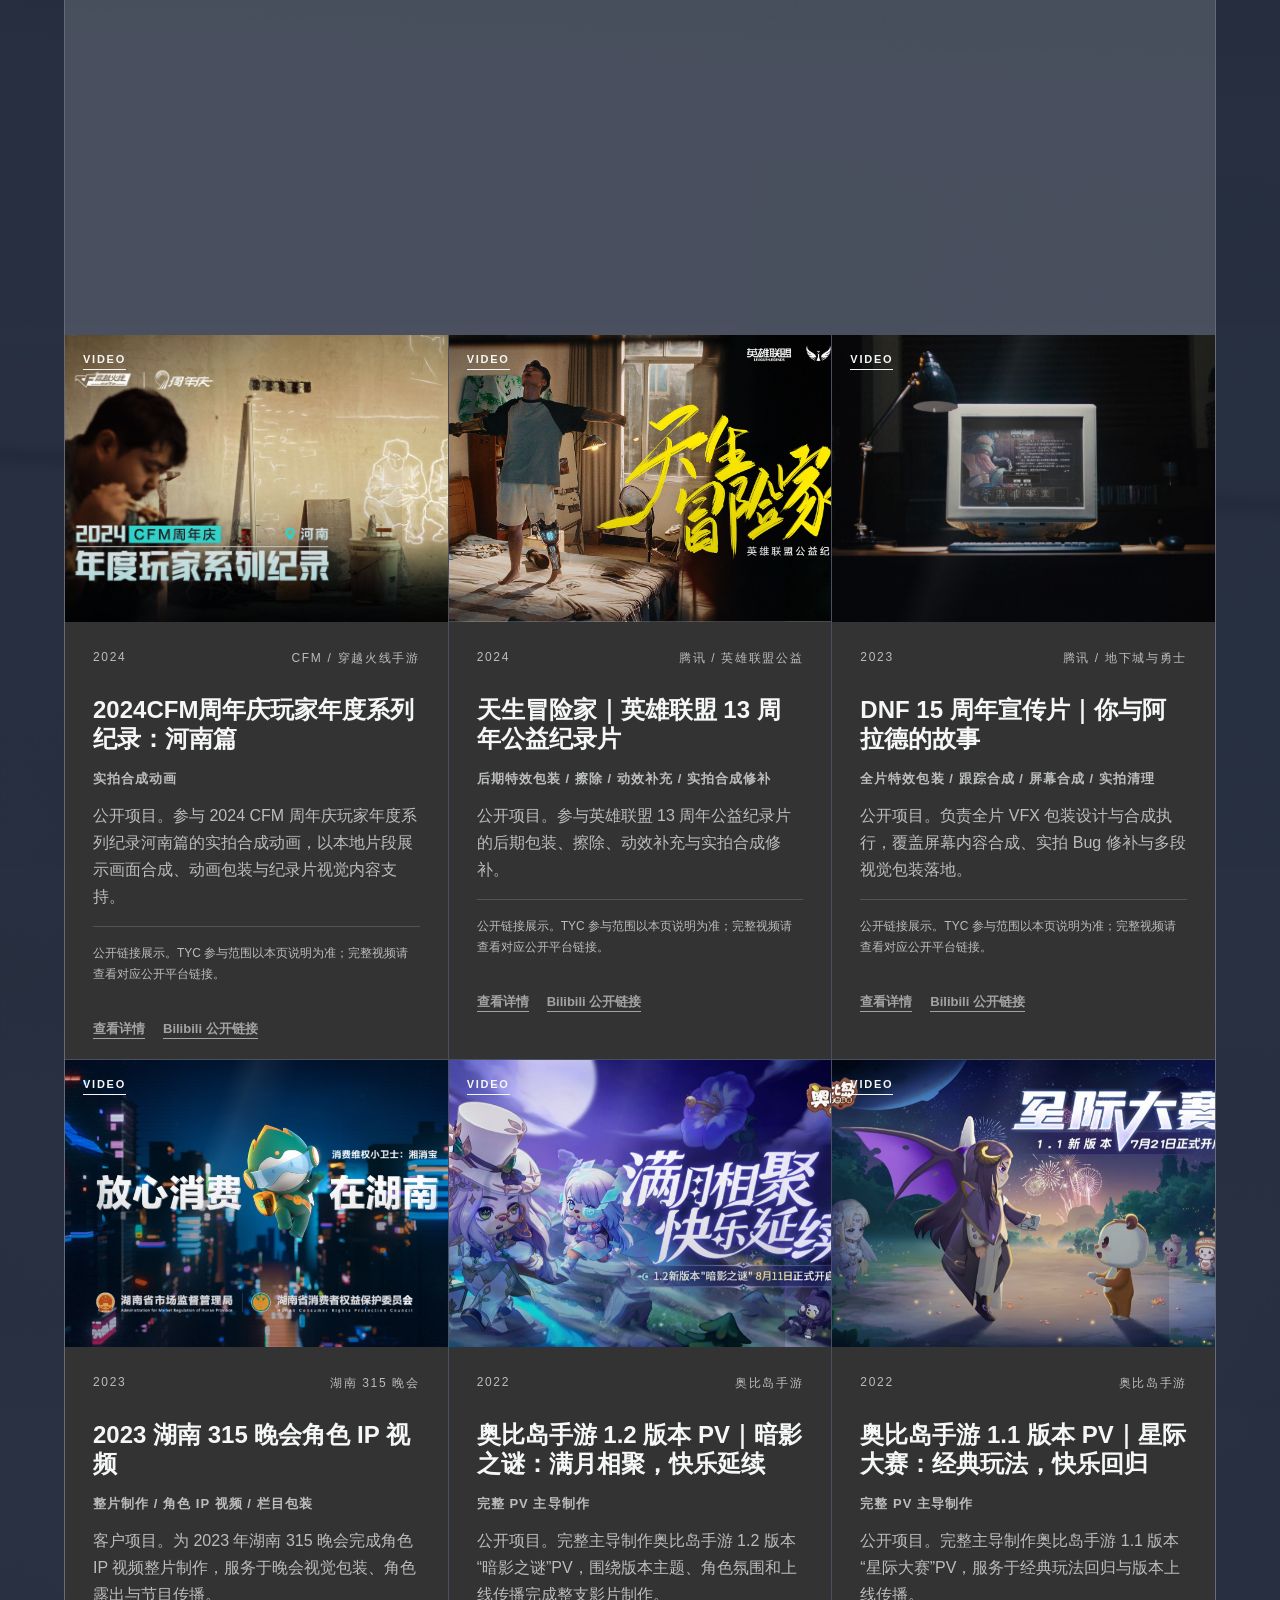
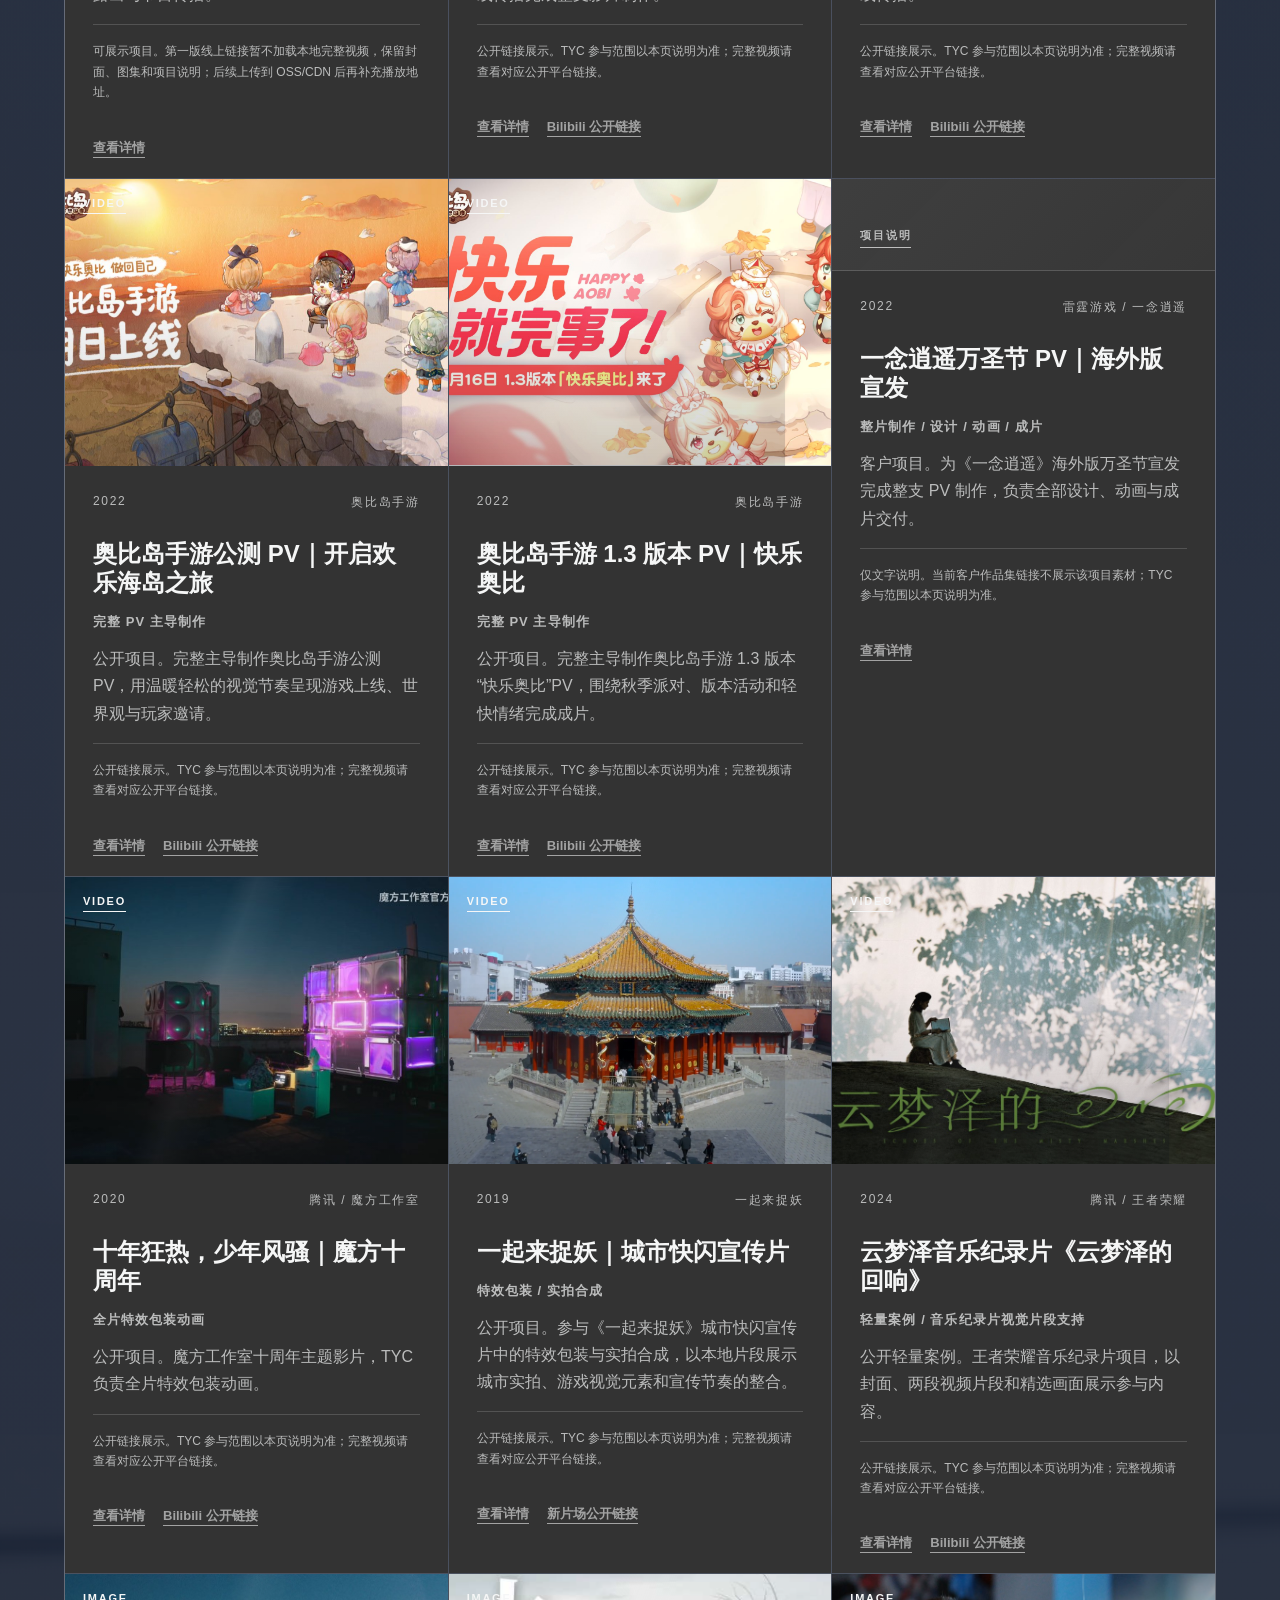
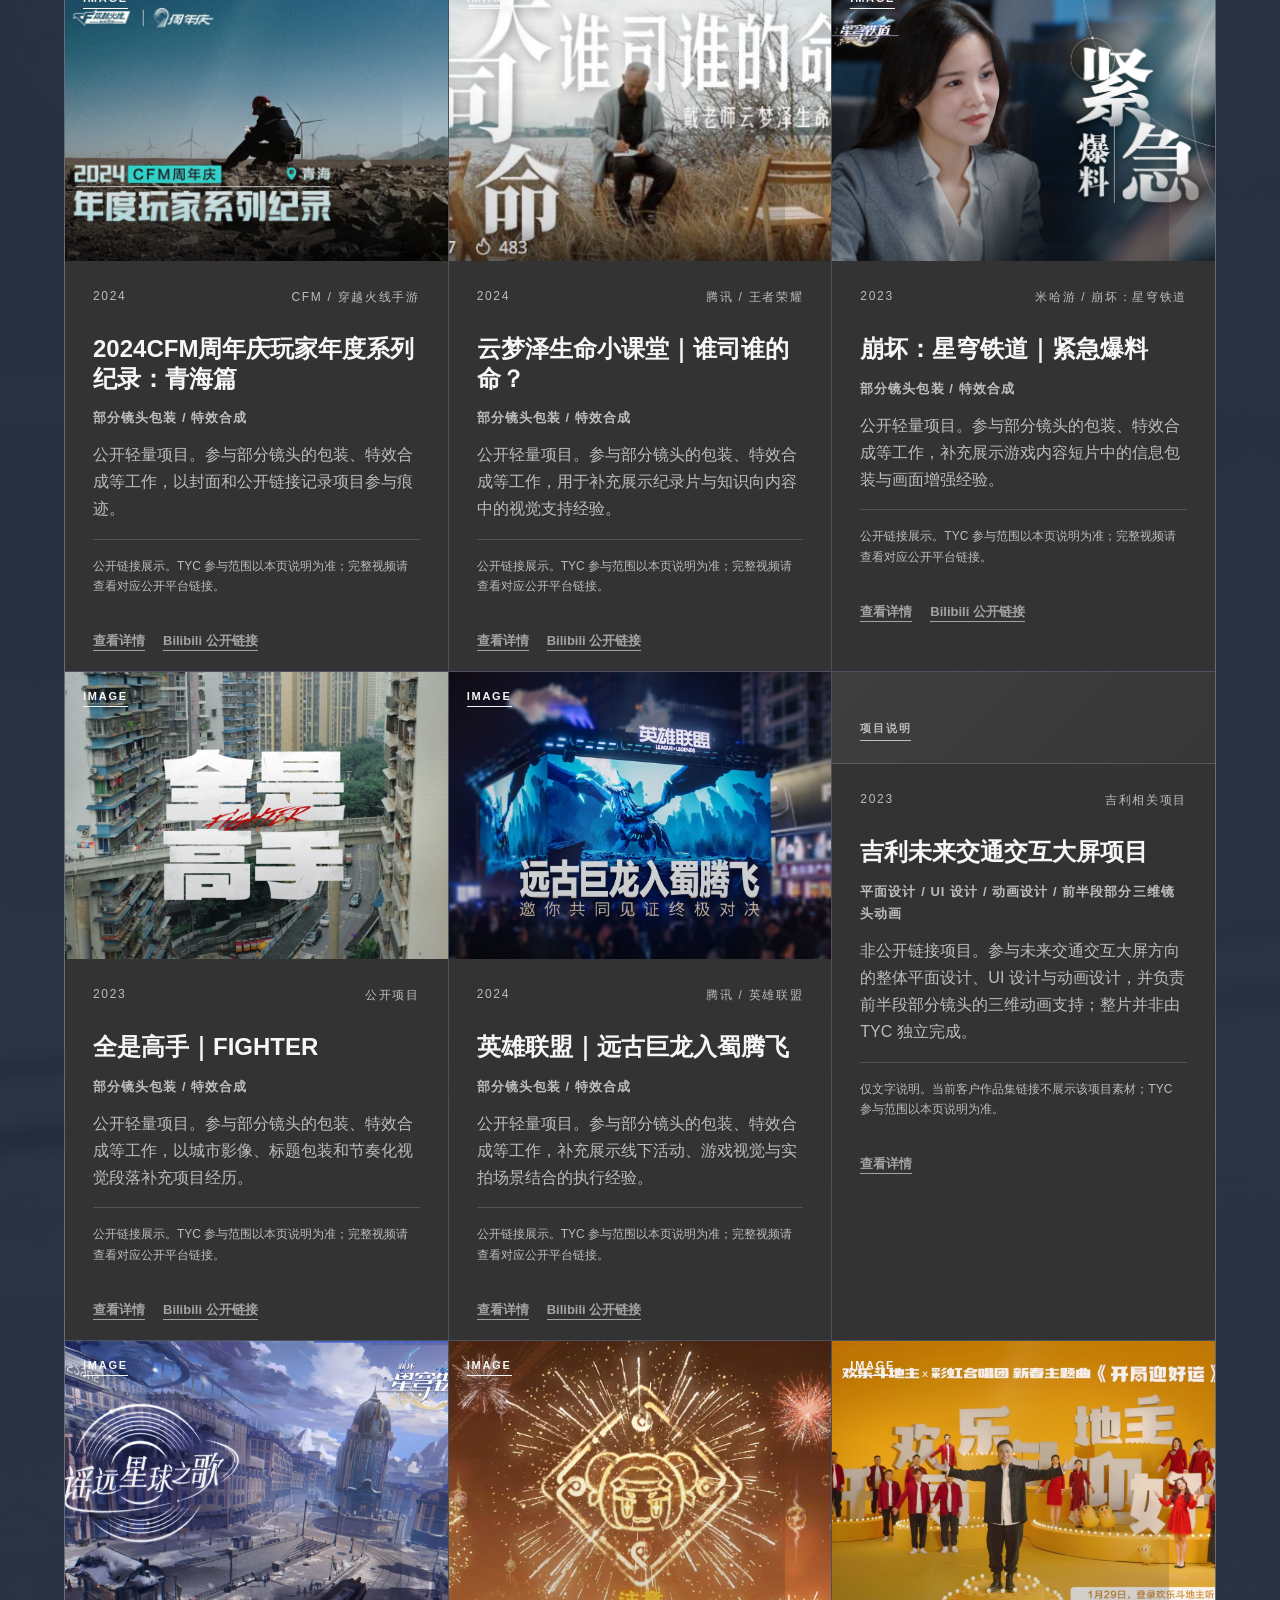
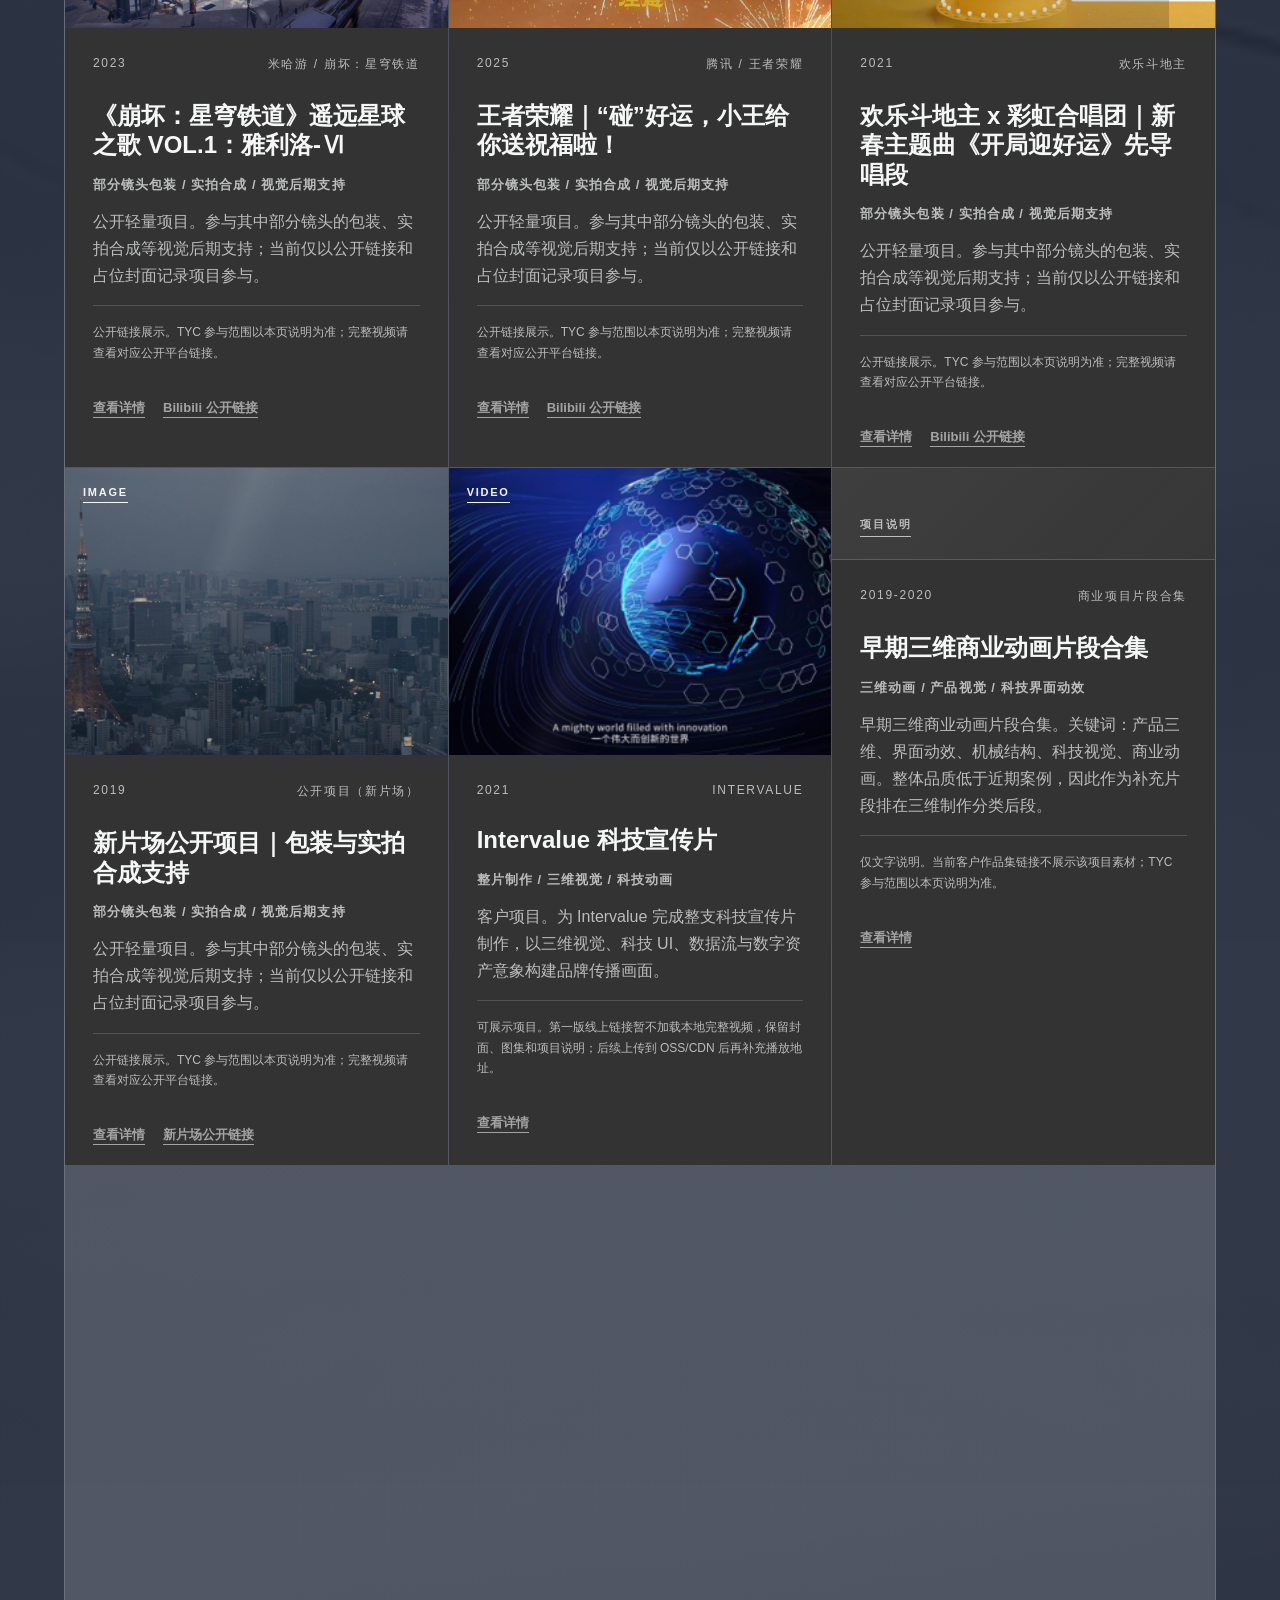
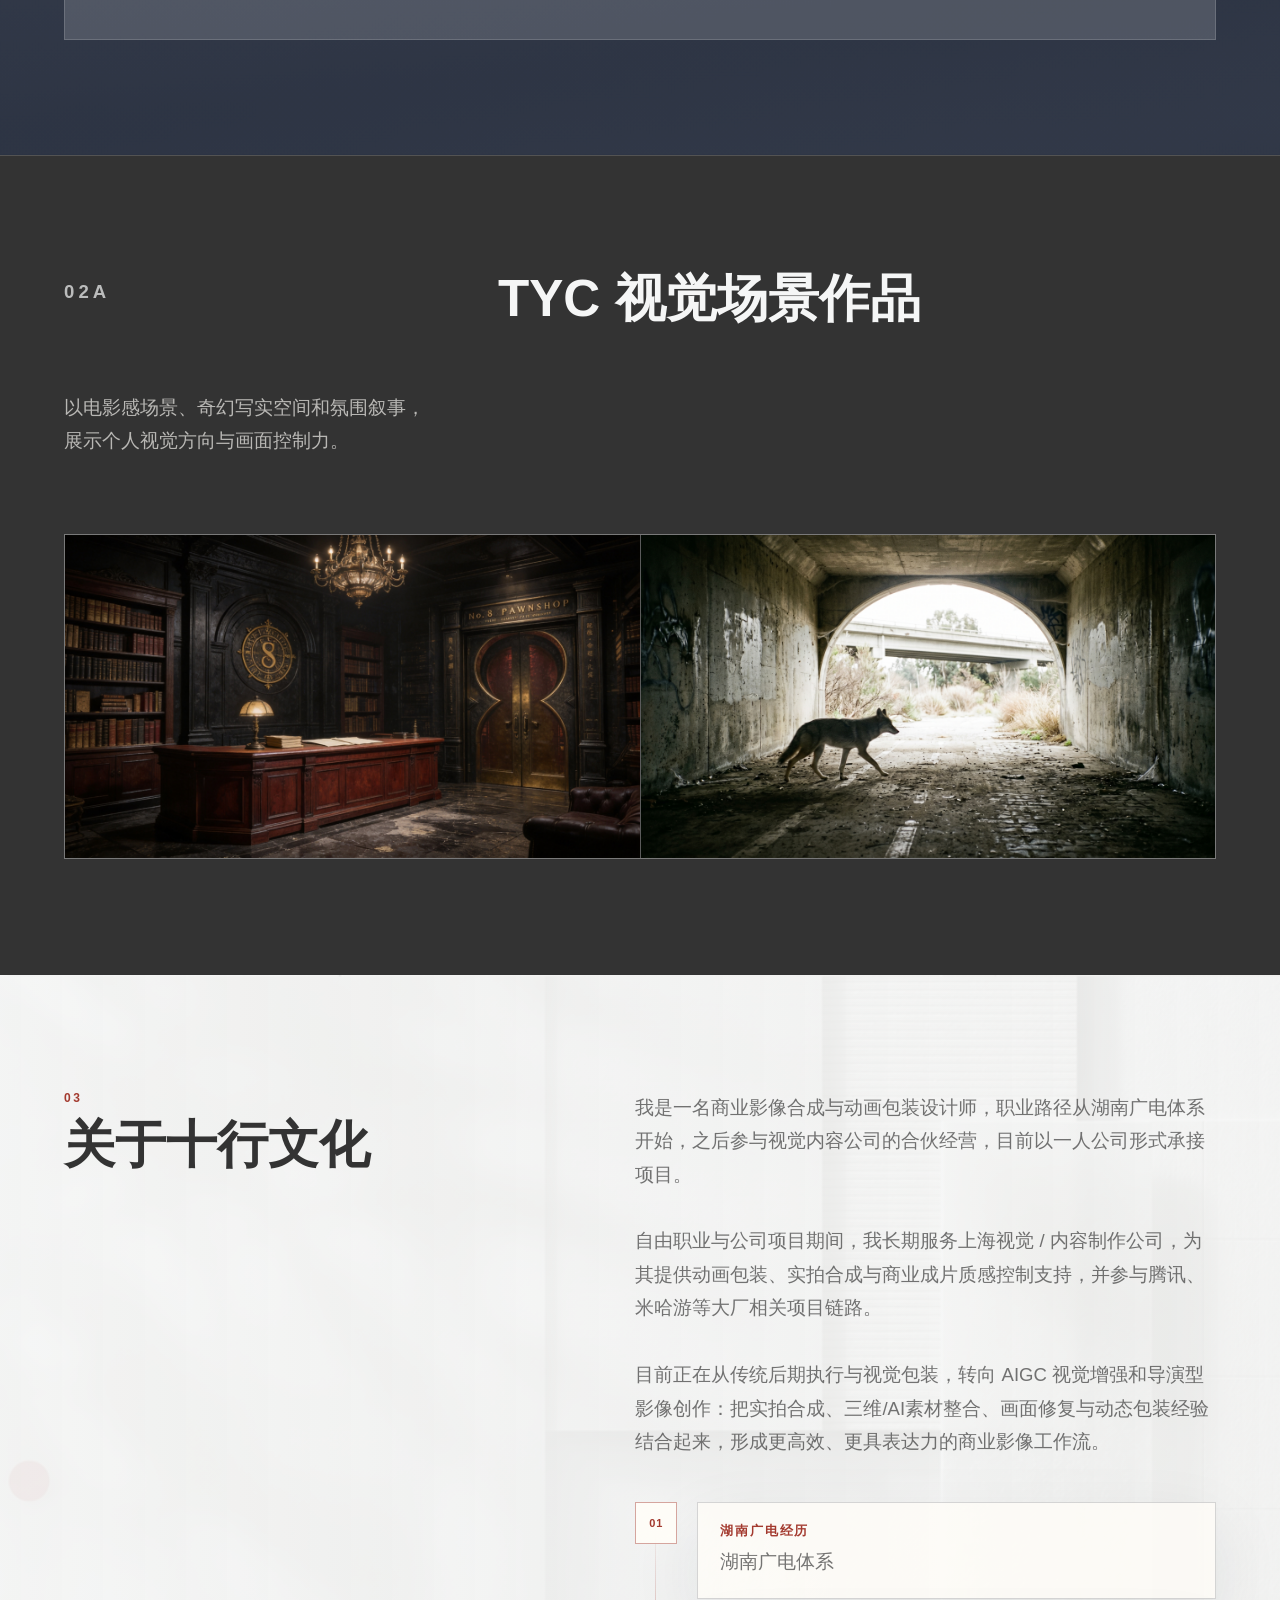
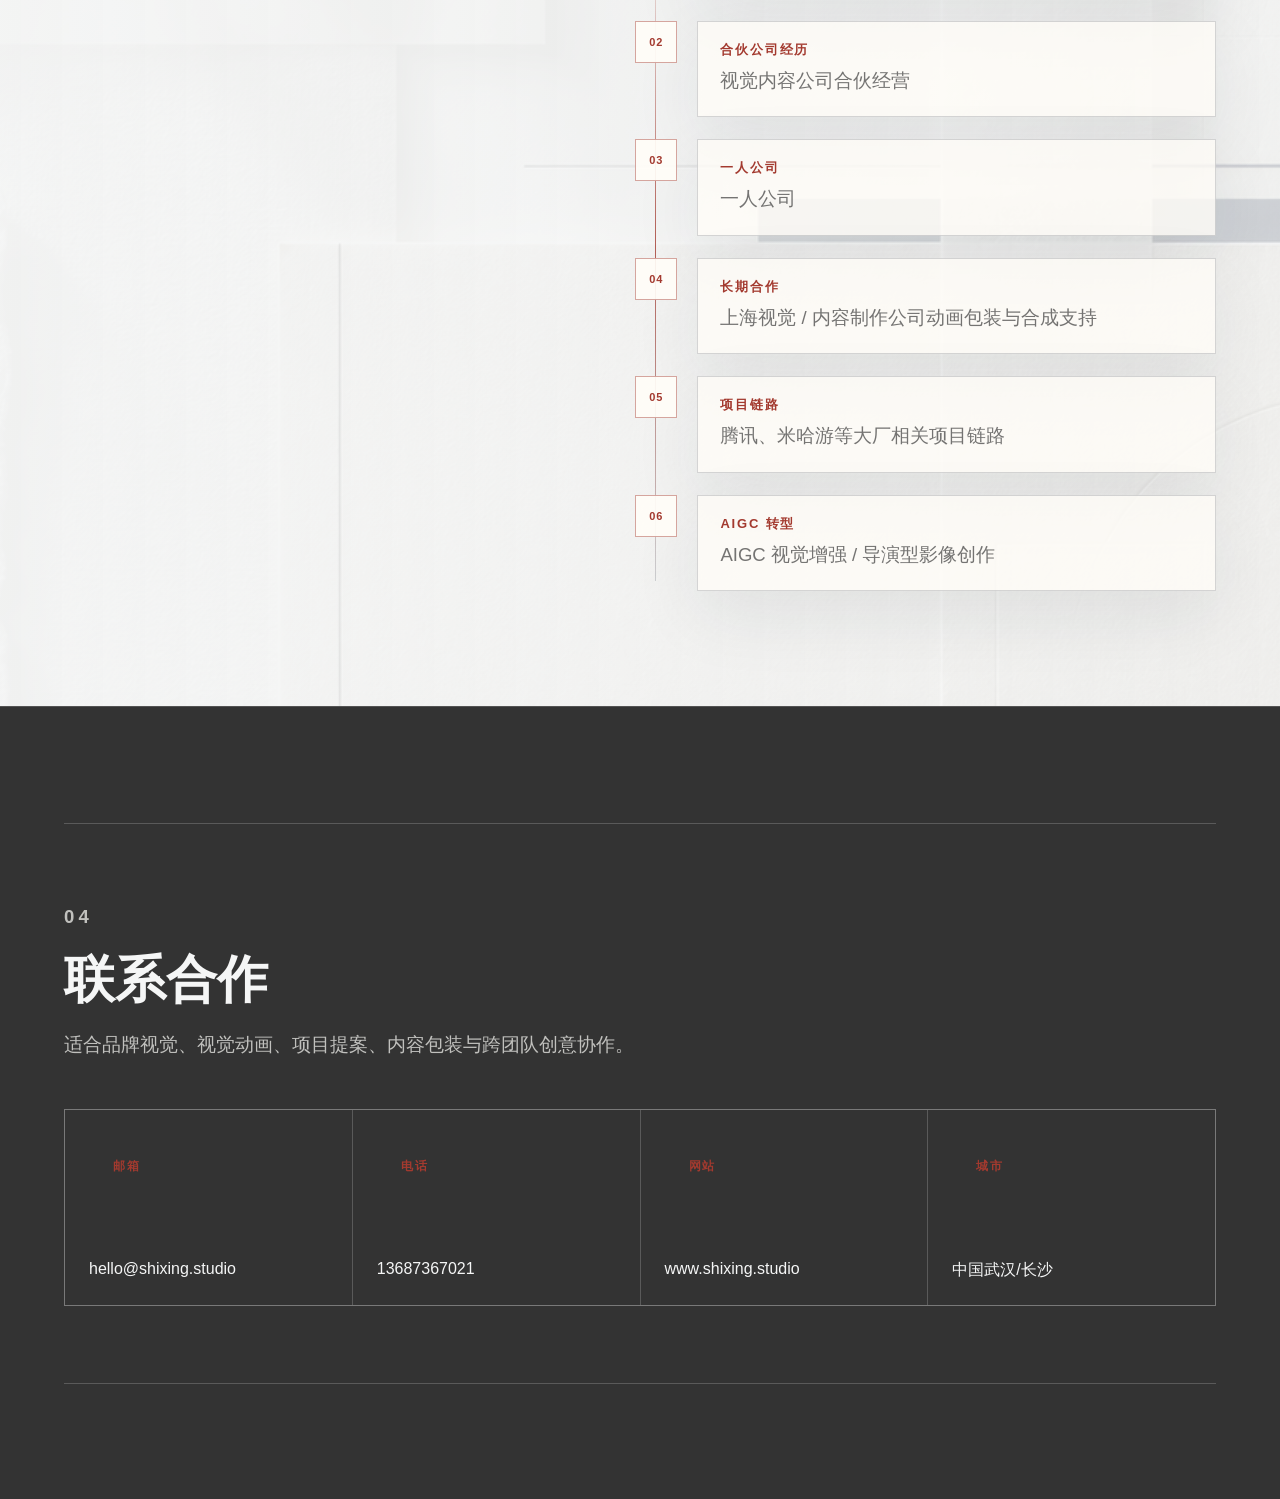
==== commit b5df59a3: "Prepare editable Netlify site launch" ====
--- a/index.html
+++ b/index.html
@@ -4,9 +4,9 @@
     <meta charset="utf-8">
     <meta name="viewport" content="width=device-width, initial-scale=1">
     <meta name="description" content="十行文化是一人公司形式的商业影像合成与 AIGC 视觉增强设计工作室，探索传统后期经验与 AI 影像工作流结合。">
-    <meta name="robots" content="noindex,nofollow">
     <title>十行文化 | Shixing Studio</title>
     <link rel="stylesheet" href="src/styles.css?v=20260525-motion-layout">
+    <script src="https://identity.netlify.com/v1/netlify-identity-widget.js"></script>
     <script src="src/app.js?v=20260525-motion-layout" defer></script>
   </head>
   <body>
@@ -127,5 +127,16 @@
       <button class="dialog-close" type="button" data-close-dialog aria-label="Close">×</button>
       <div class="dialog-body" data-dialog-body></div>
     </dialog>
+    <script>
+      if (window.netlifyIdentity) {
+        window.netlifyIdentity.on("init", (user) => {
+          if (!user) {
+            window.netlifyIdentity.on("login", () => {
+              document.location.href = "/admin/";
+            });
+          }
+        });
+      }
+    </script>
   </body>
 </html>
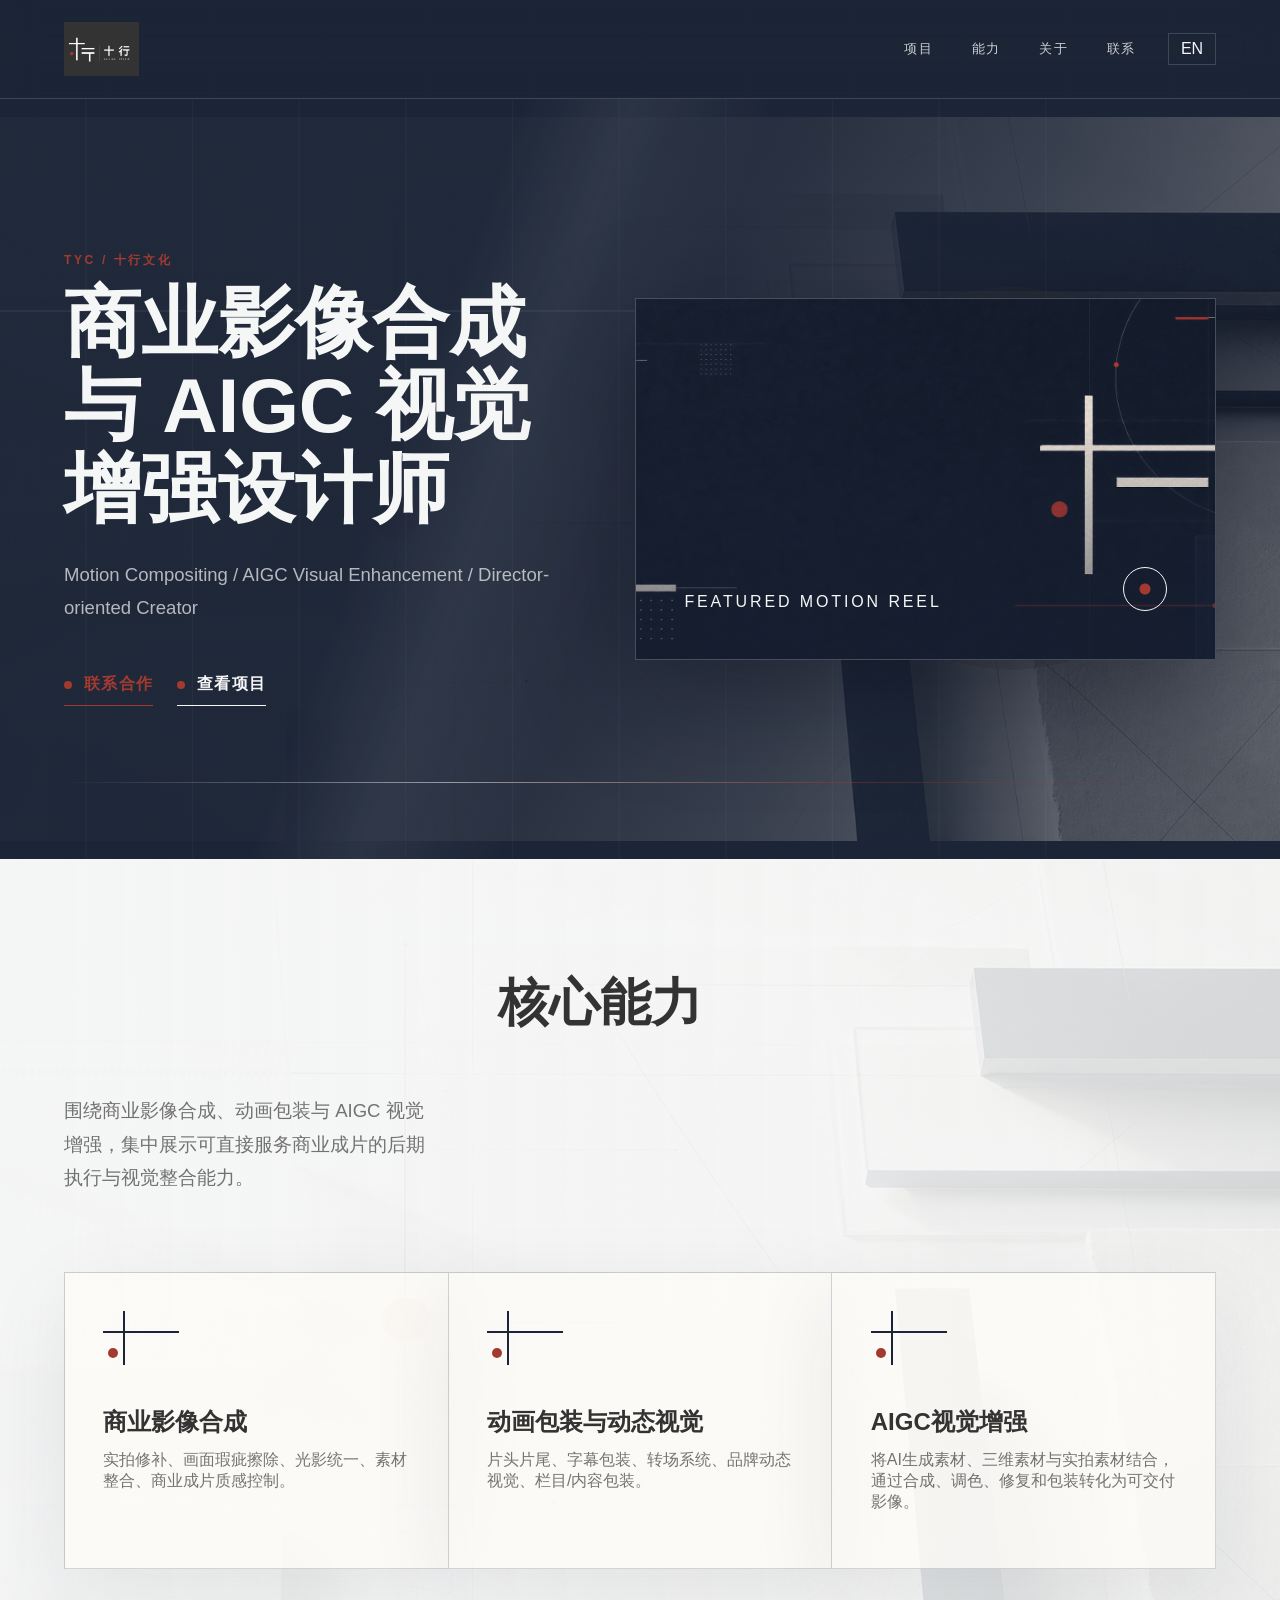
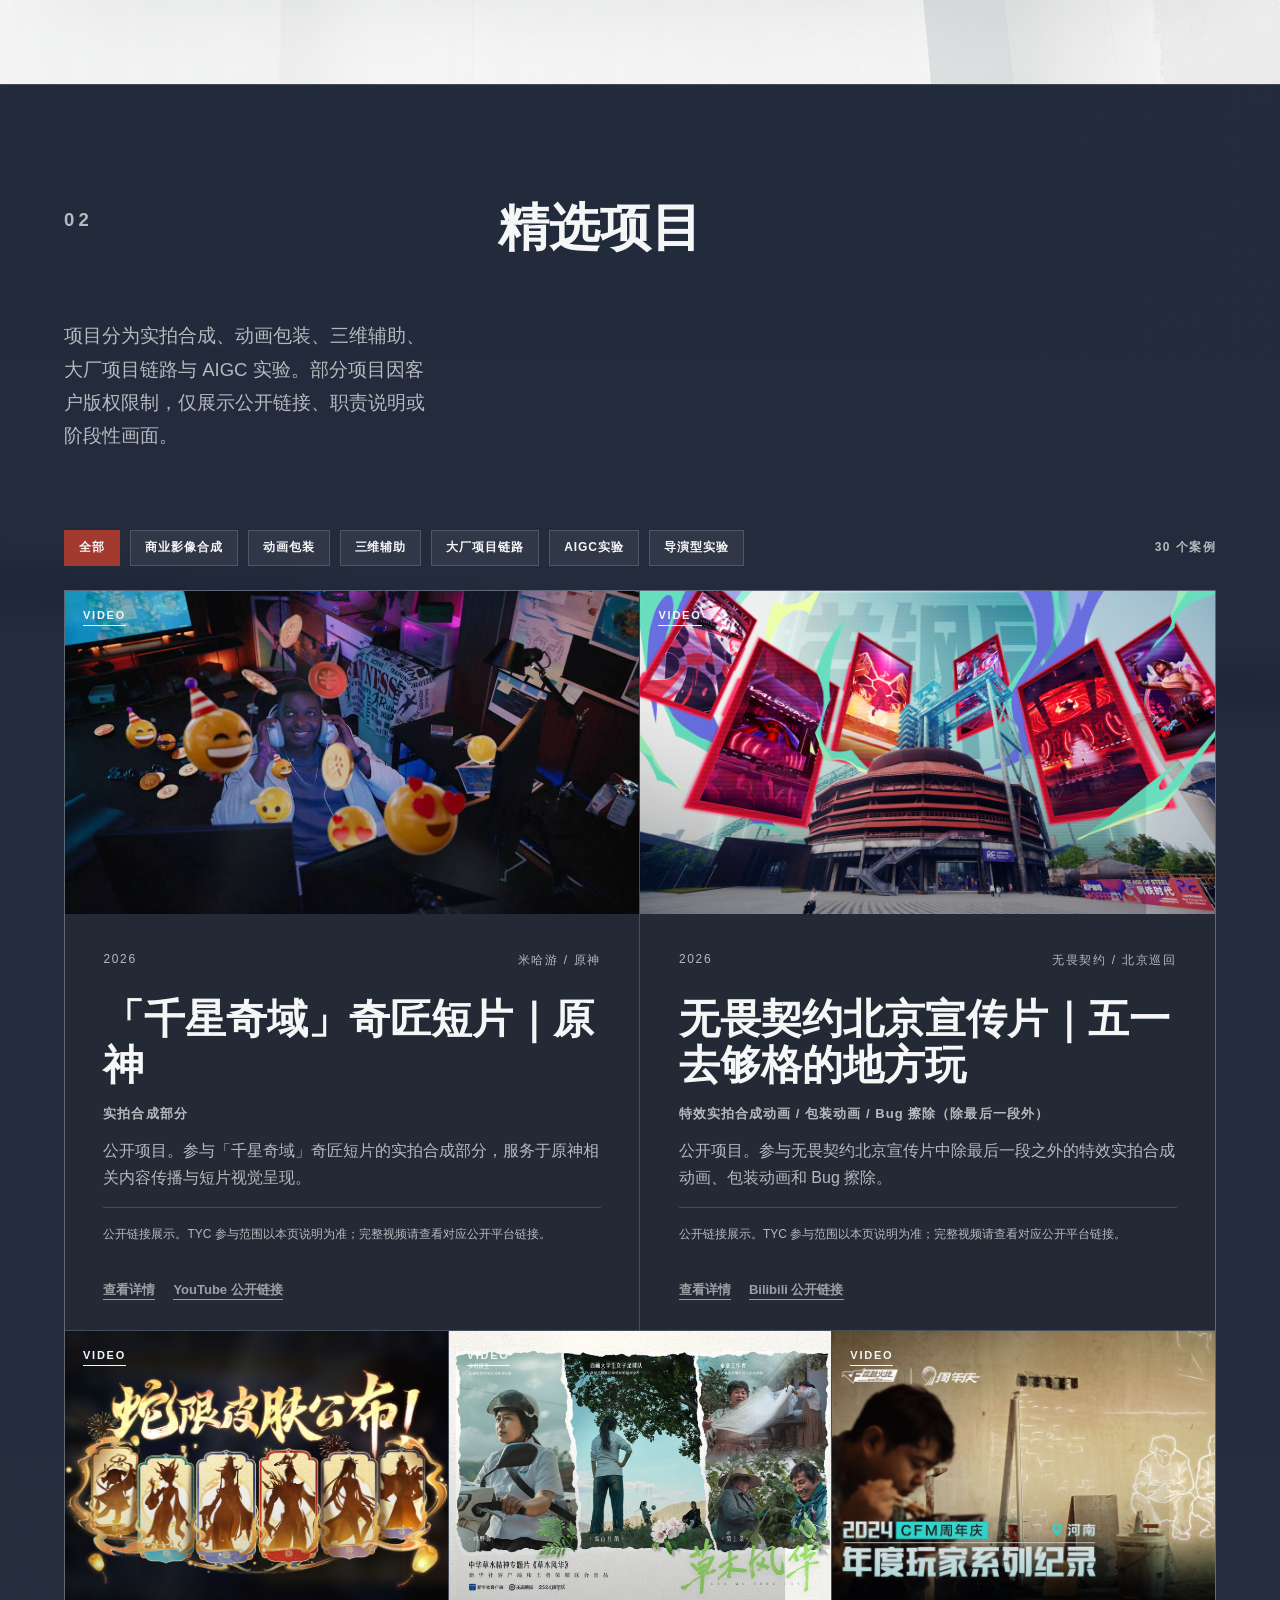
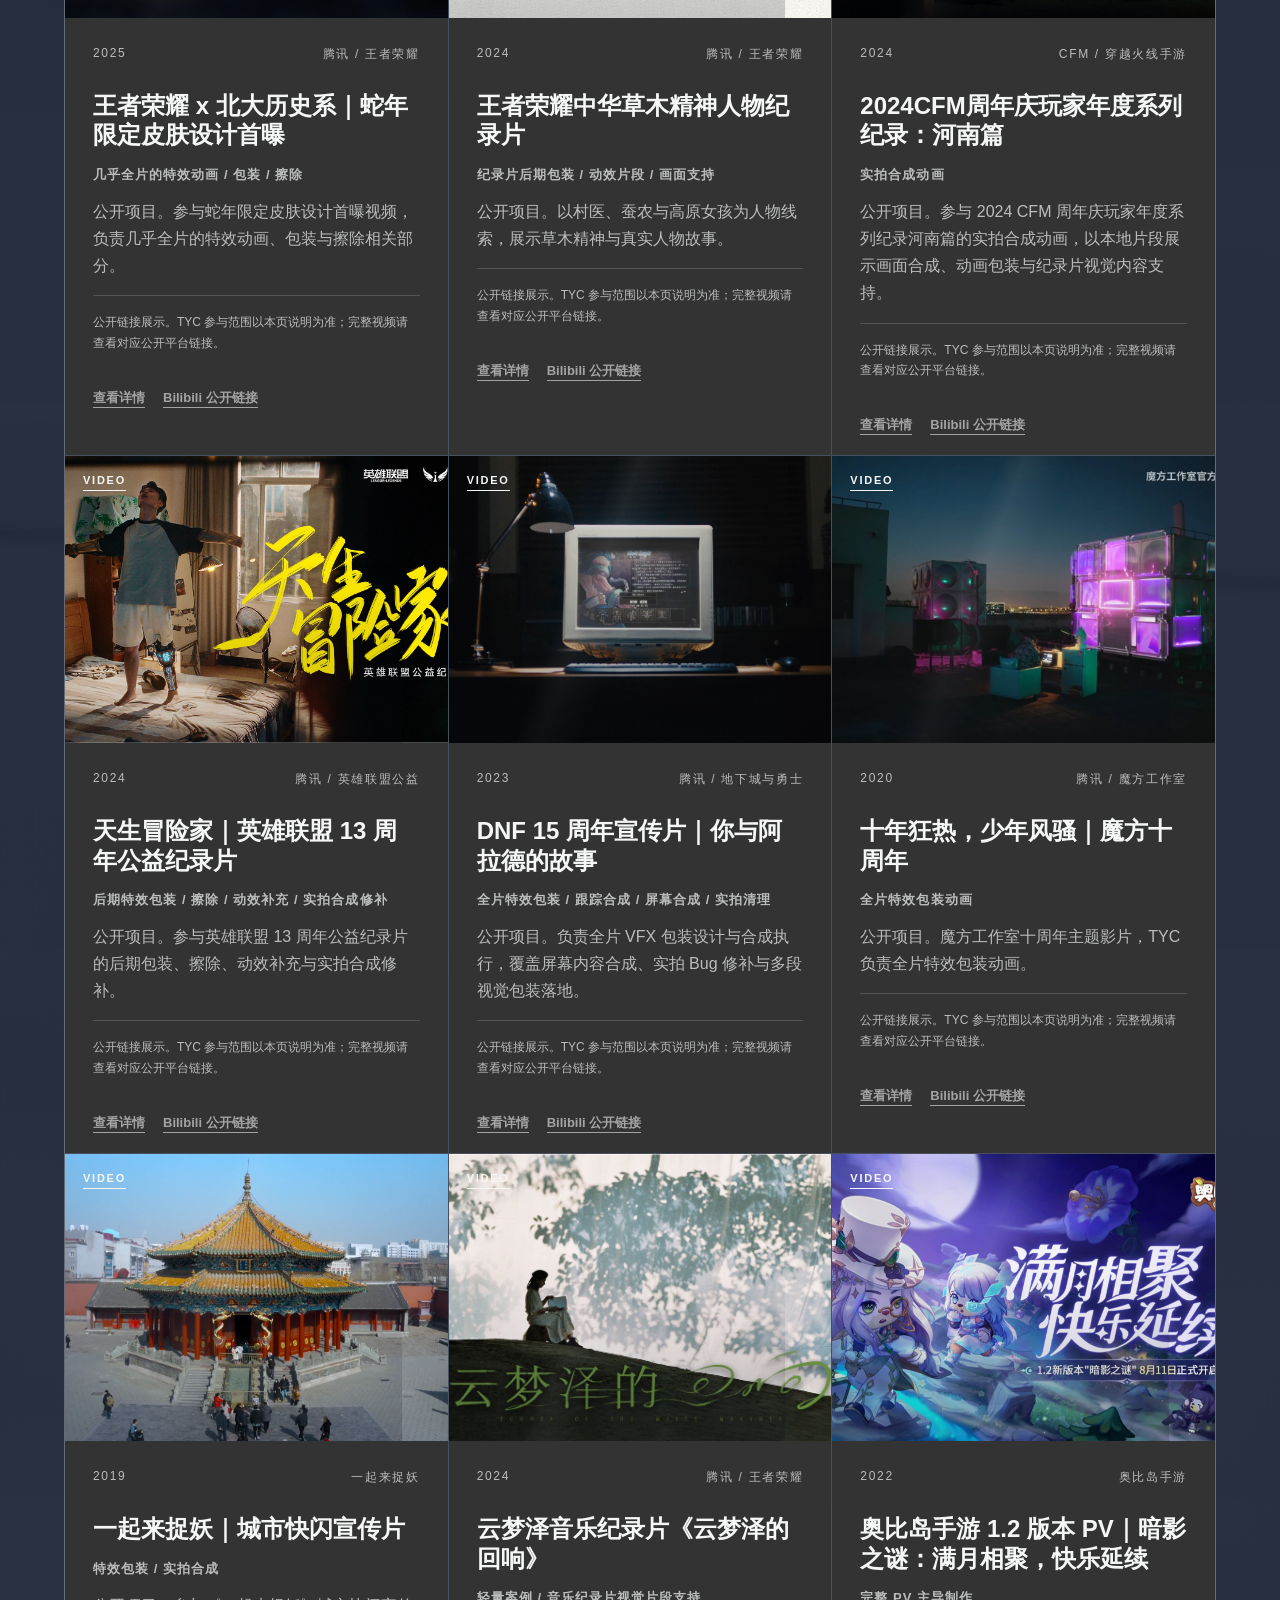
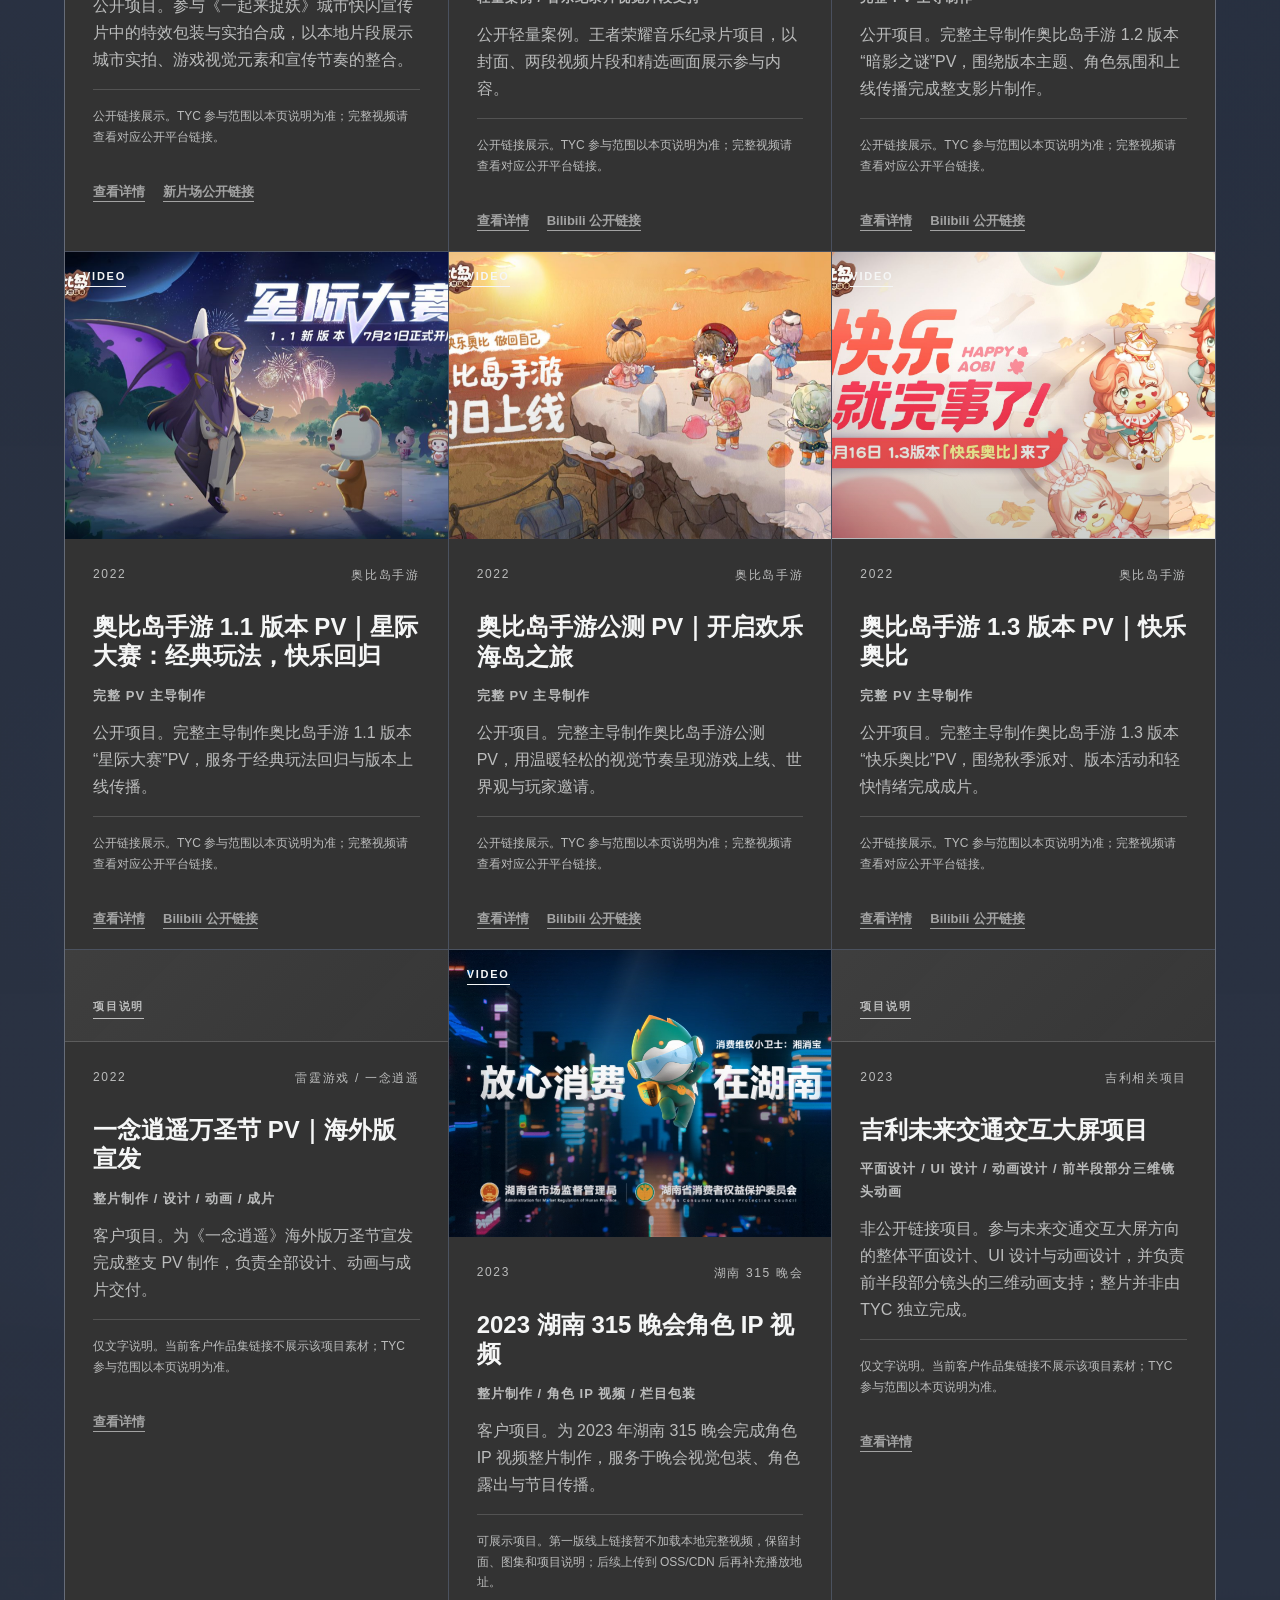
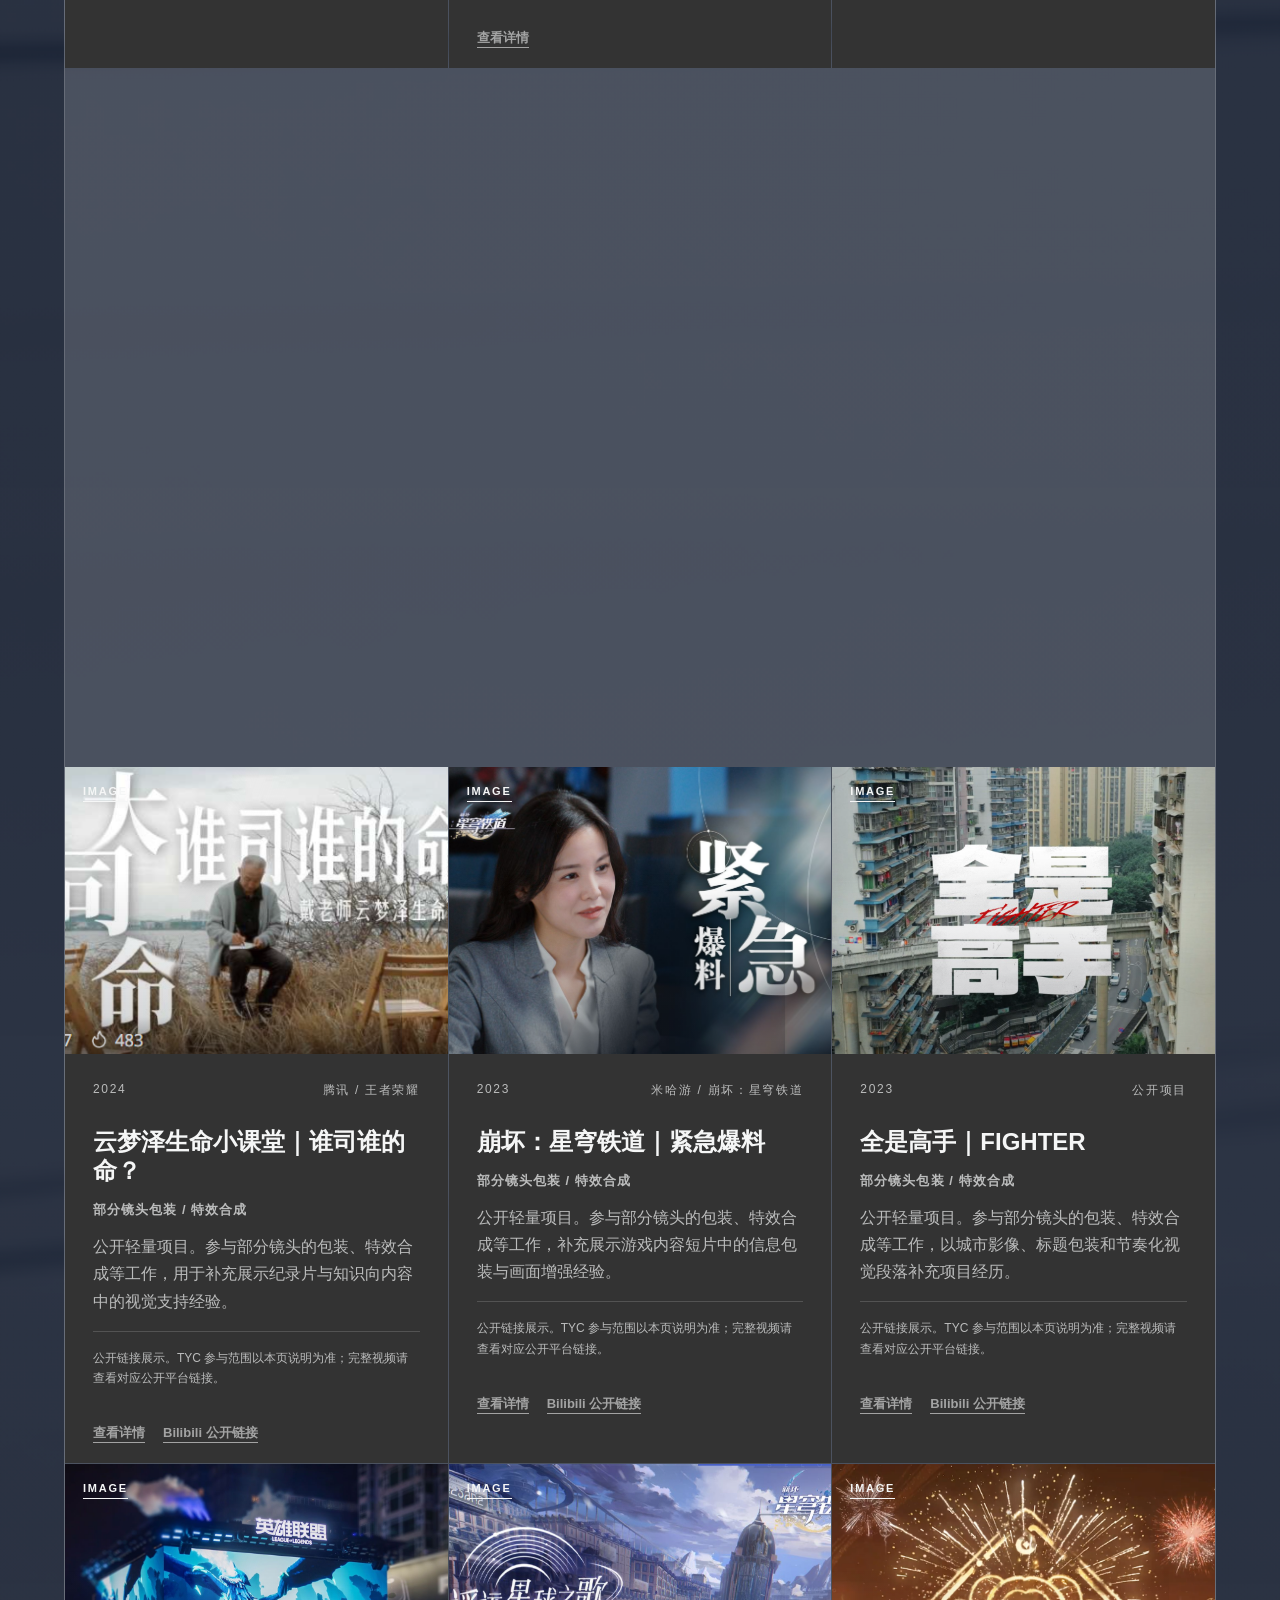
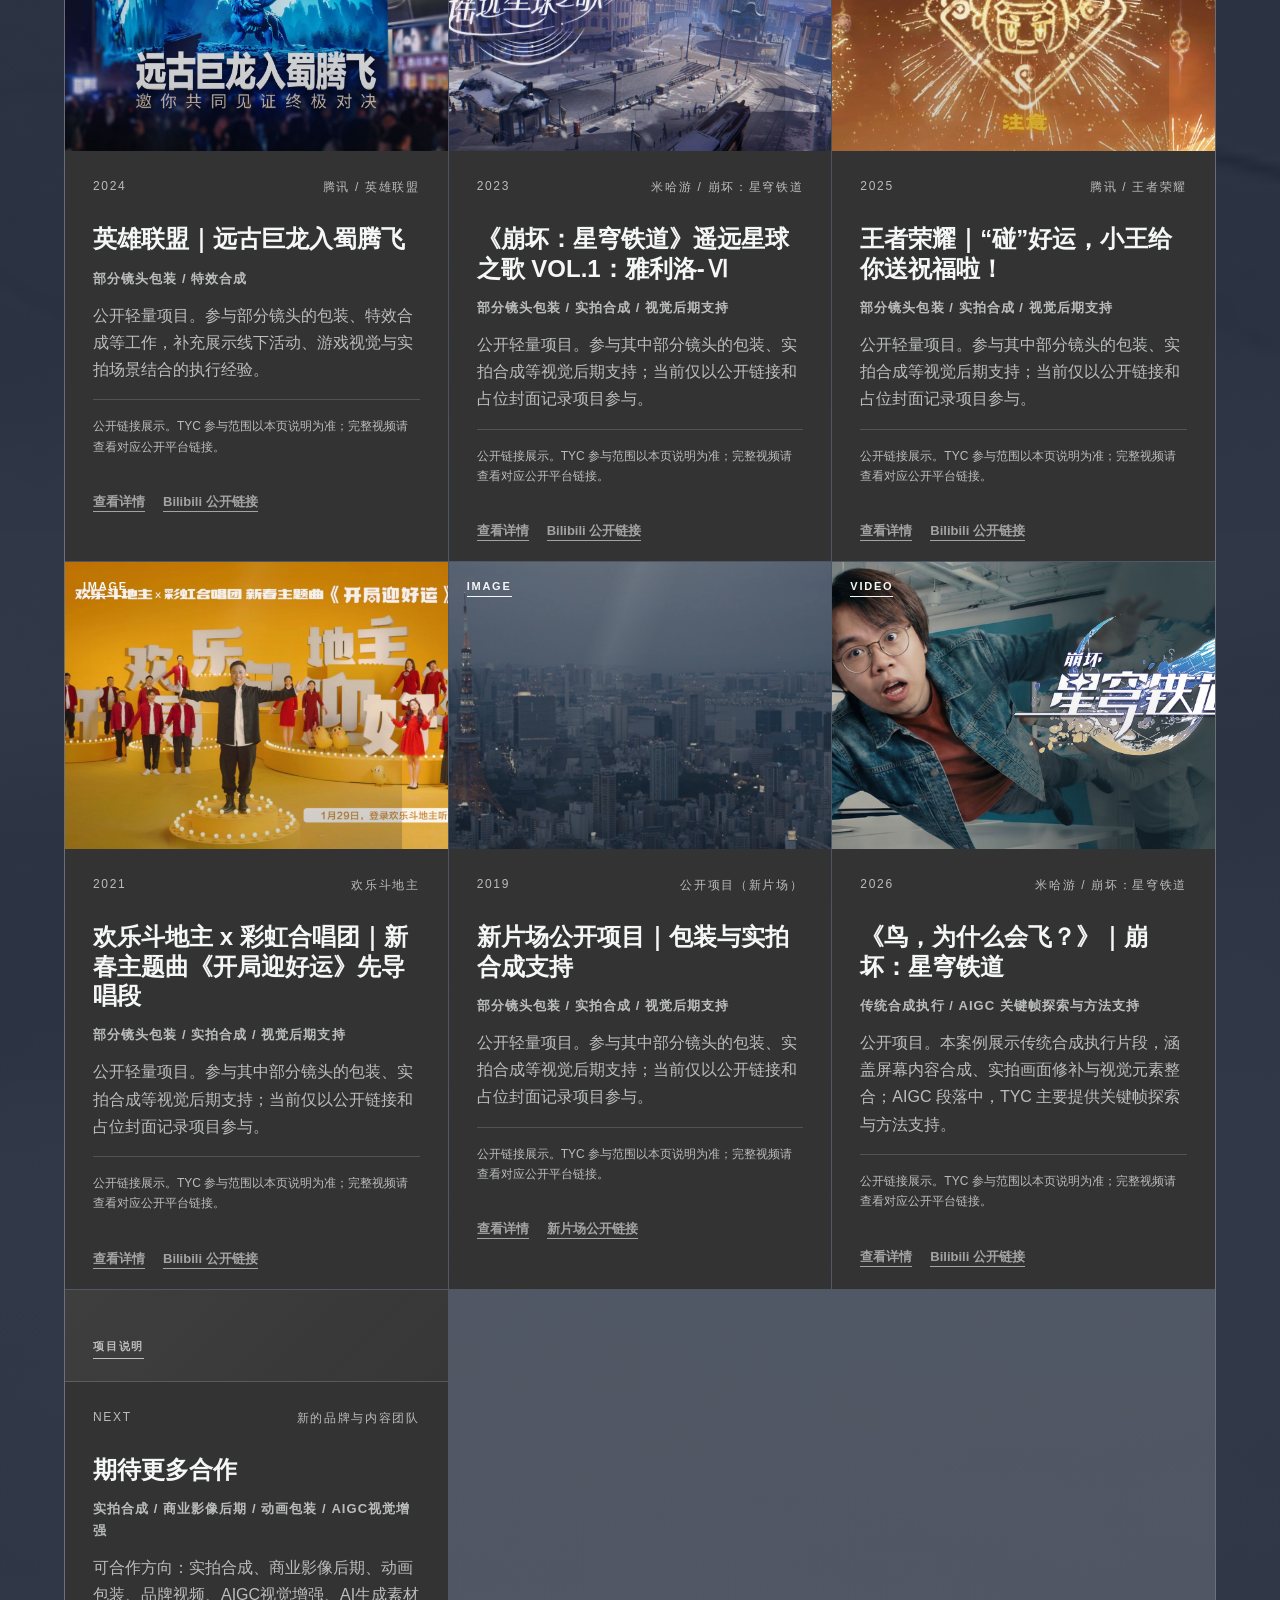
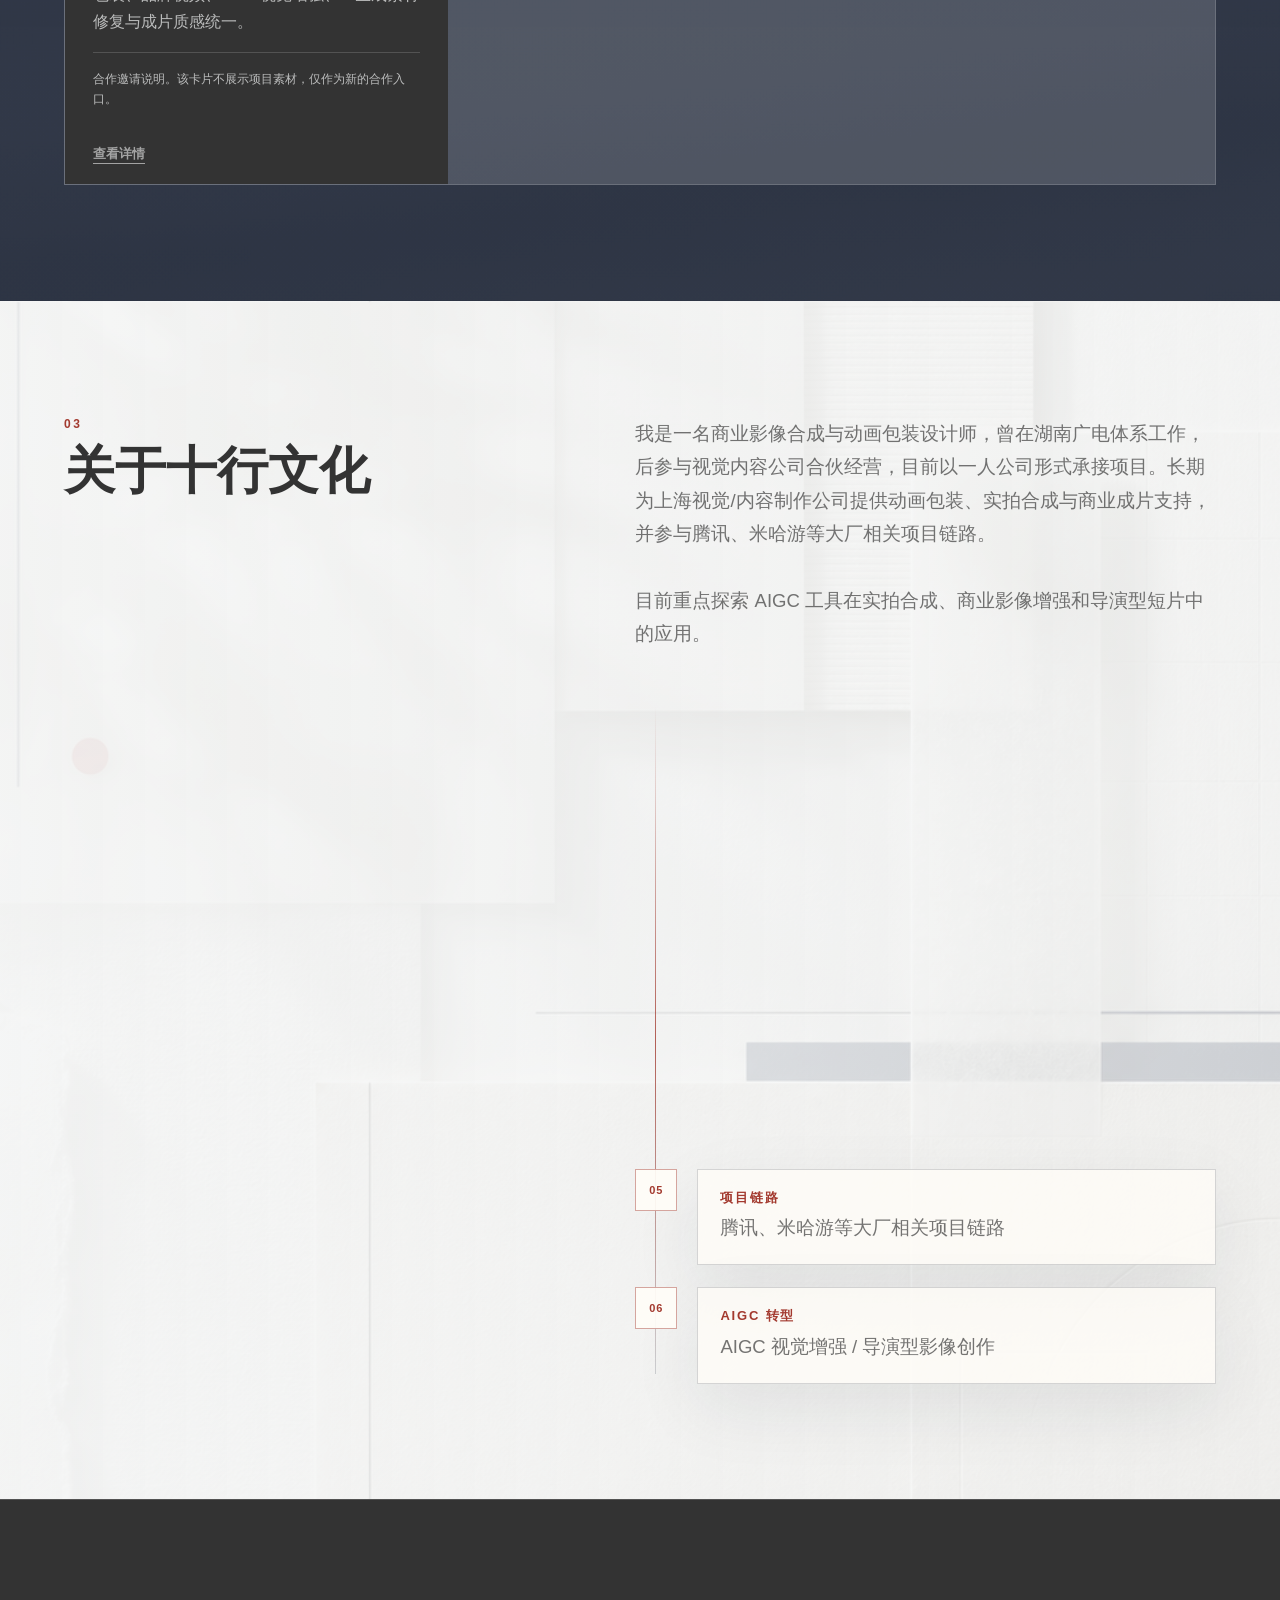
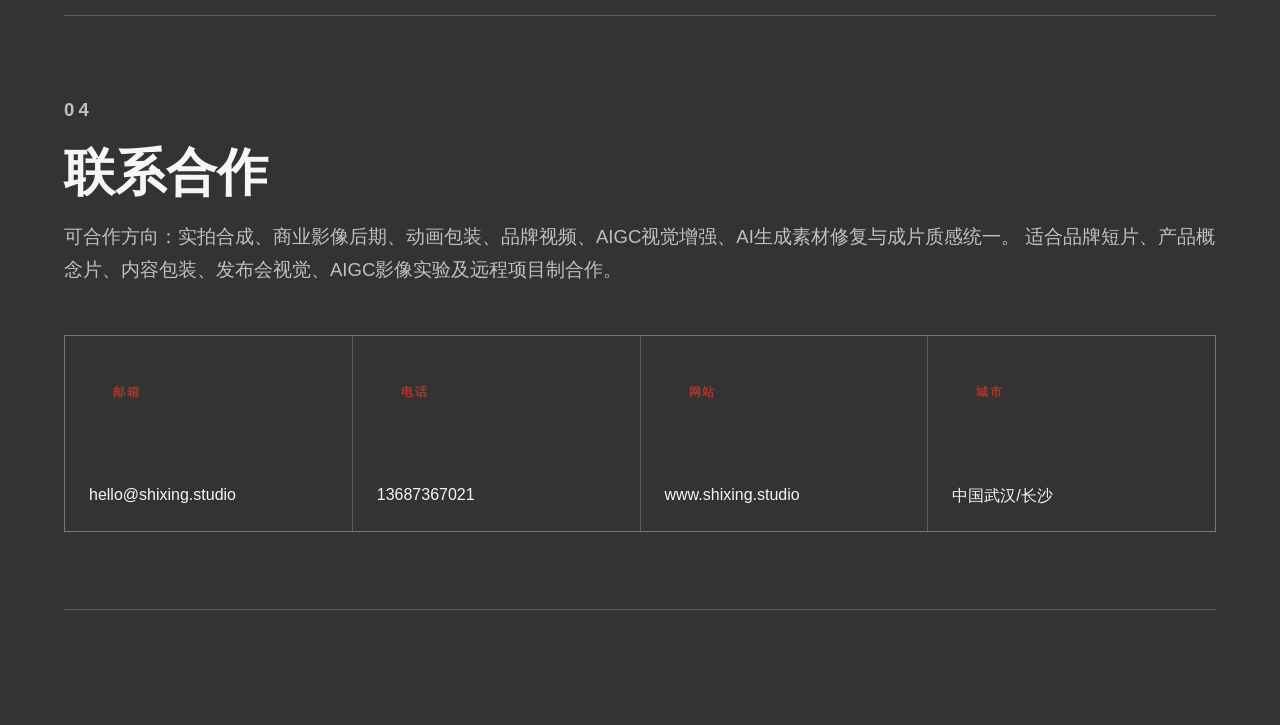
==== commit adae25ae: "Refine homepage positioning" ====
--- a/index.html
+++ b/index.html
@@ -17,7 +17,7 @@
         </a>
         <nav class="site-nav" aria-label="Main navigation">
           <a href="#work" data-i18n="nav.work">项目</a>
-          <a href="#motion" data-i18n="nav.motion">动效</a>
+          <a href="#motion" data-i18n="nav.motion">能力</a>
           <a href="#about" data-i18n="nav.about">关于</a>
           <a href="#contact" data-i18n="nav.contact">联系</a>
         </nav>
@@ -32,10 +32,10 @@
             <img src="assets/brand/shixing-logo-symbol.png" alt="">
           </div>
           <div class="hero-copy">
-            <p class="kicker" data-i18n="hero.kicker">十行文化 / SHIXING STUDIO</p>
+            <p class="kicker" data-i18n="hero.kicker">TYC / 十行文化</p>
             <h1 id="hero-title" data-i18n="hero.title">商业影像合成与 AIGC 视觉增强设计师</h1>
             <p class="hero-lede" data-i18n="hero.lede">
-              擅长实拍合成、动画包装、三维/AI素材整合与商业成片质感控制；正在向导演型影像创作者转型。
+              Motion Compositing / AIGC Visual Enhancement / Director-oriented Creator
             </p>
             <div class="hero-actions" aria-label="Primary actions">
               <a class="text-link strong" href="#contact" data-i18n="hero.ctaPrimary">联系合作</a>
@@ -57,9 +57,9 @@
         <section id="motion" class="motion-band" aria-labelledby="motion-title">
           <div class="section-heading">
             <p class="section-index">01</p>
-            <h2 id="motion-title" data-i18n="motion.title">动态视觉能力</h2>
+            <h2 id="motion-title" data-i18n="motion.title">核心能力</h2>
             <p data-i18n="motion.body">
-              用短循环、视频封面和项目片段，让合作方在几秒内看到节奏、质感与执行力。
+              围绕商业影像合成、动画包装与 AIGC 视觉增强，集中展示可直接服务商业成片的后期执行与视觉整合能力。
             </p>
           </div>
           <div class="capability-grid" data-capabilities></div>
@@ -70,29 +70,11 @@
             <p class="section-index">02</p>
             <h2 id="work-title" data-i18n="work.title">精选项目</h2>
             <p data-i18n="work.body">
-              每个案例强调背景、角色、成果和可观看的视觉素材。
+              项目分为实拍合成、动画包装、三维辅助、大厂项目链路与 AIGC 实验。部分项目因客户版权限制，仅展示公开链接、职责说明或阶段性画面。
             </p>
           </div>
           <div class="work-toolbar" data-project-filters></div>
           <div class="project-grid" data-projects></div>
-        </section>
-
-        <section class="visual-showcase" aria-labelledby="visual-title">
-          <div class="section-heading">
-            <p class="section-index">02A</p>
-            <h2 id="visual-title" data-i18n="visual.title">TYC 视觉场景作品</h2>
-            <p data-i18n="visual.body">
-              以电影感场景、奇幻写实空间和氛围叙事，展示个人视觉方向与画面控制力。
-            </p>
-          </div>
-          <div class="visual-strip">
-            <figure>
-              <img src="assets/projects/tyc-fantasy-pawnshop.png" alt="TYC 深夜奇幻当铺大厅视觉作品" loading="lazy">
-            </figure>
-            <figure>
-              <img src="assets/projects/tyc-cinematic-tunnel.png" alt="TYC 电影感隧道场景视觉作品" loading="lazy">
-            </figure>
-          </div>
         </section>
 
         <section id="about" class="about-section section-grid" aria-labelledby="about-title">
@@ -102,11 +84,9 @@
           </div>
           <div class="about-copy">
             <p data-i18n="about.body">
-              我是一名商业影像合成与动画包装设计师，职业路径从湖南广电体系开始，之后参与视觉内容公司的合伙经营，目前以一人公司形式承接项目。
+              我是一名商业影像合成与动画包装设计师，曾在湖南广电体系工作，后参与视觉内容公司合伙经营，目前以一人公司形式承接项目。长期为上海视觉/内容制作公司提供动画包装、实拍合成与商业成片支持，并参与腾讯、米哈游等大厂相关项目链路。
 
-              自由职业与公司项目期间，我长期服务上海视觉 / 内容制作公司，为其提供动画包装、实拍合成与商业成片质感控制支持，并参与腾讯、米哈游等大厂相关项目链路。
-
-              目前正在从传统后期执行与视觉包装，转向 AIGC 视觉增强和导演型影像创作：把实拍合成、三维/AI素材整合、画面修复与动态包装经验结合起来，形成更高效、更具表达力的商业影像工作流。
+              目前重点探索 AIGC 工具在实拍合成、商业影像增强和导演型短片中的应用。
             </p>
             <ol class="career-timeline" data-facts></ol>
           </div>
@@ -116,7 +96,9 @@
           <div class="contact-card">
             <p class="section-index">04</p>
             <h2 id="contact-title" data-i18n="contact.title">联系合作</h2>
-            <p data-i18n="contact.body">适合品牌视觉、视觉动画、项目提案、内容包装与跨团队创意协作。</p>
+            <p data-i18n="contact.body">可合作方向：实拍合成、商业影像后期、动画包装、品牌视频、AIGC视觉增强、AI生成素材修复与成片质感统一。
+
+适合品牌短片、产品概念片、内容包装、发布会视觉、AIGC影像实验及远程项目制合作。</p>
             <div class="contact-links" data-contact-links></div>
           </div>
         </section>
--- a/src/styles.css
+++ b/src/styles.css
@@ -520,7 +520,6 @@
 
 .motion-band,
 .work-section,
-.visual-showcase,
 .about-section,
 .contact-section {
   padding: clamp(72px, 9vw, 132px) clamp(20px, 5vw, 72px);
@@ -901,31 +900,6 @@
   font-size: 12px;
 }
 
-.visual-showcase {
-  background: var(--deep-gray);
-  color: var(--off-white);
-}
-
-.visual-showcase .section-heading p:not(.section-index) {
-  color: rgba(247, 246, 242, 0.68);
-}
-
-.visual-strip {
-  display: grid;
-  grid-template-columns: repeat(2, minmax(0, 1fr));
-  gap: 1px;
-  max-width: var(--max);
-  margin: 0 auto;
-  background: var(--light-line);
-  border: 1px solid var(--light-line);
-}
-
-.visual-strip figure {
-  margin: 0;
-  min-width: 0;
-  background: #000;
-}
-
 .reveal-item {
   opacity: 0;
   transform: translate3d(0, 28px, 0);
@@ -937,12 +911,6 @@
 .reveal-item.is-visible {
   opacity: 1;
   transform: translate3d(0, 0, 0);
-}
-
-.visual-strip img {
-  width: 100%;
-  aspect-ratio: 16 / 9;
-  object-fit: cover;
 }
 
 .project-actions {
@@ -1265,10 +1233,6 @@
     grid-template-columns: 1fr;
   }
 
-  .visual-strip {
-    grid-template-columns: 1fr;
-  }
-
   .hero {
     min-height: auto;
   }
